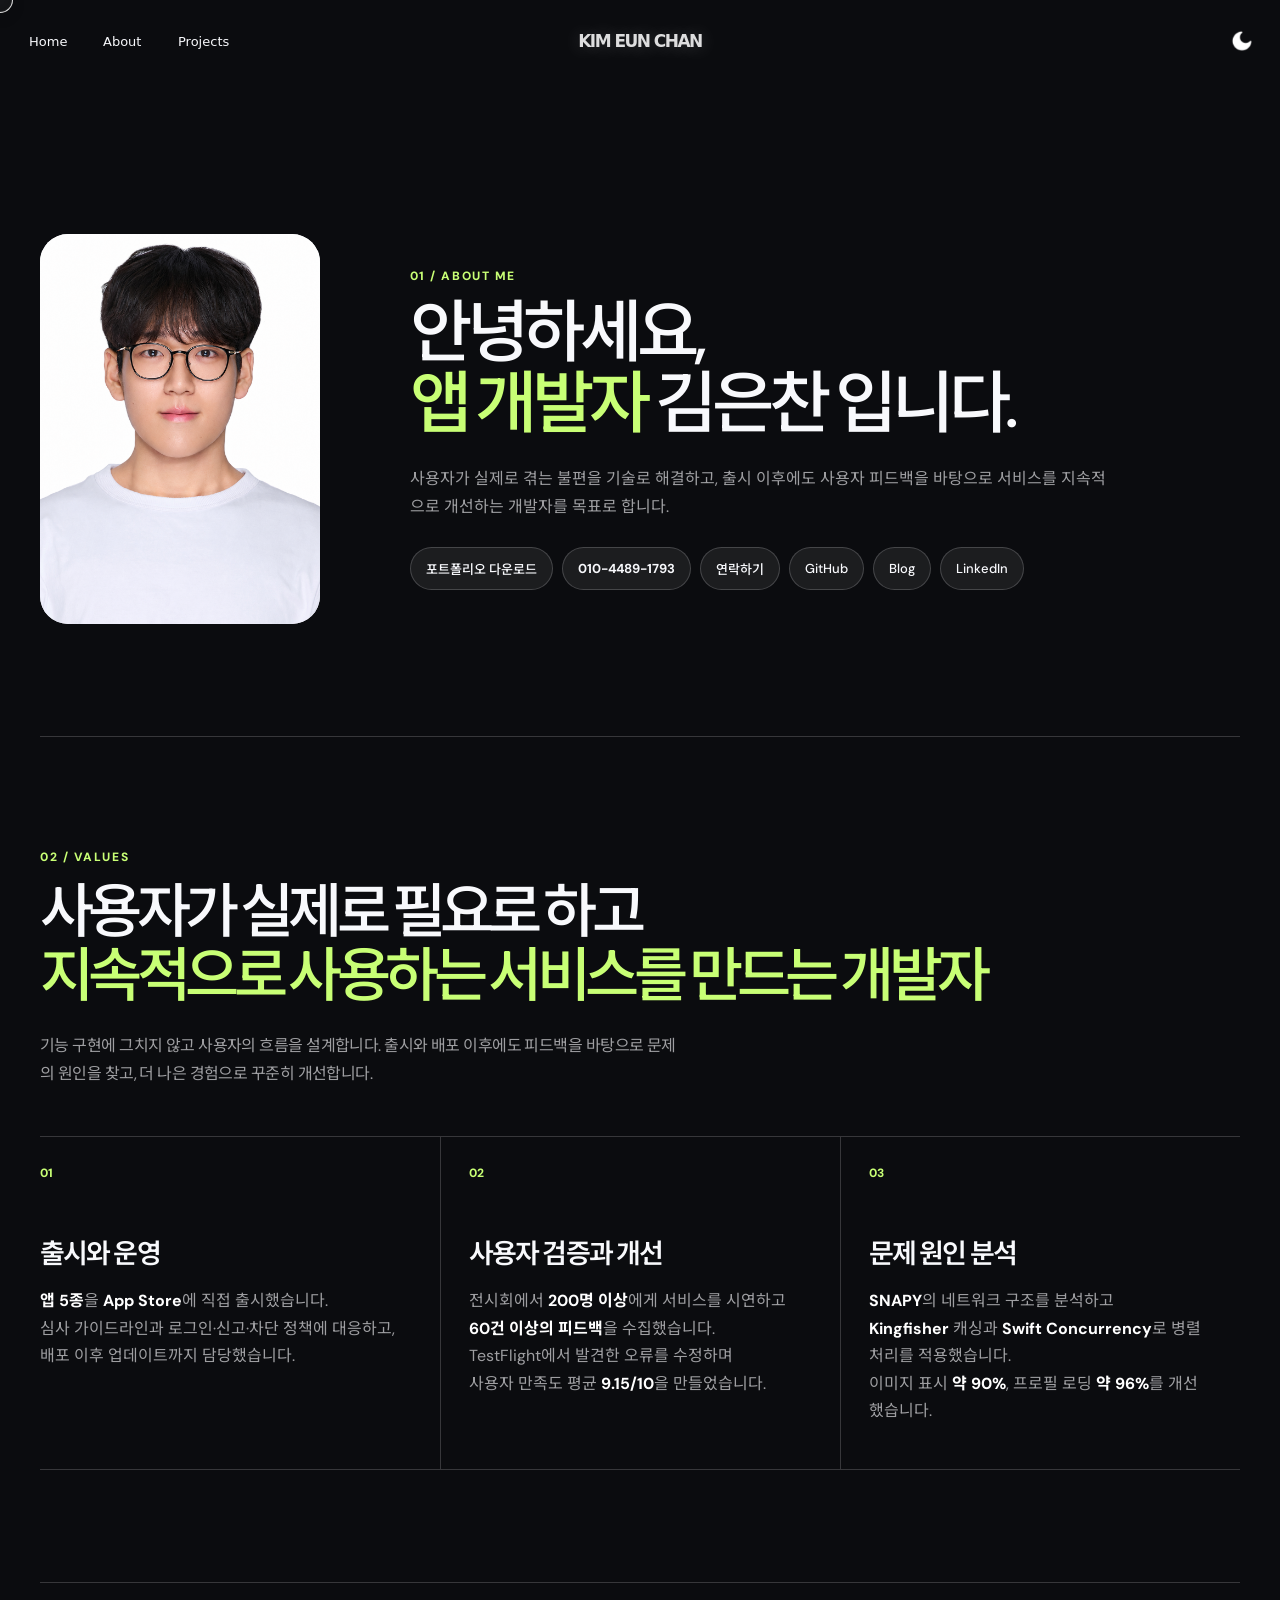
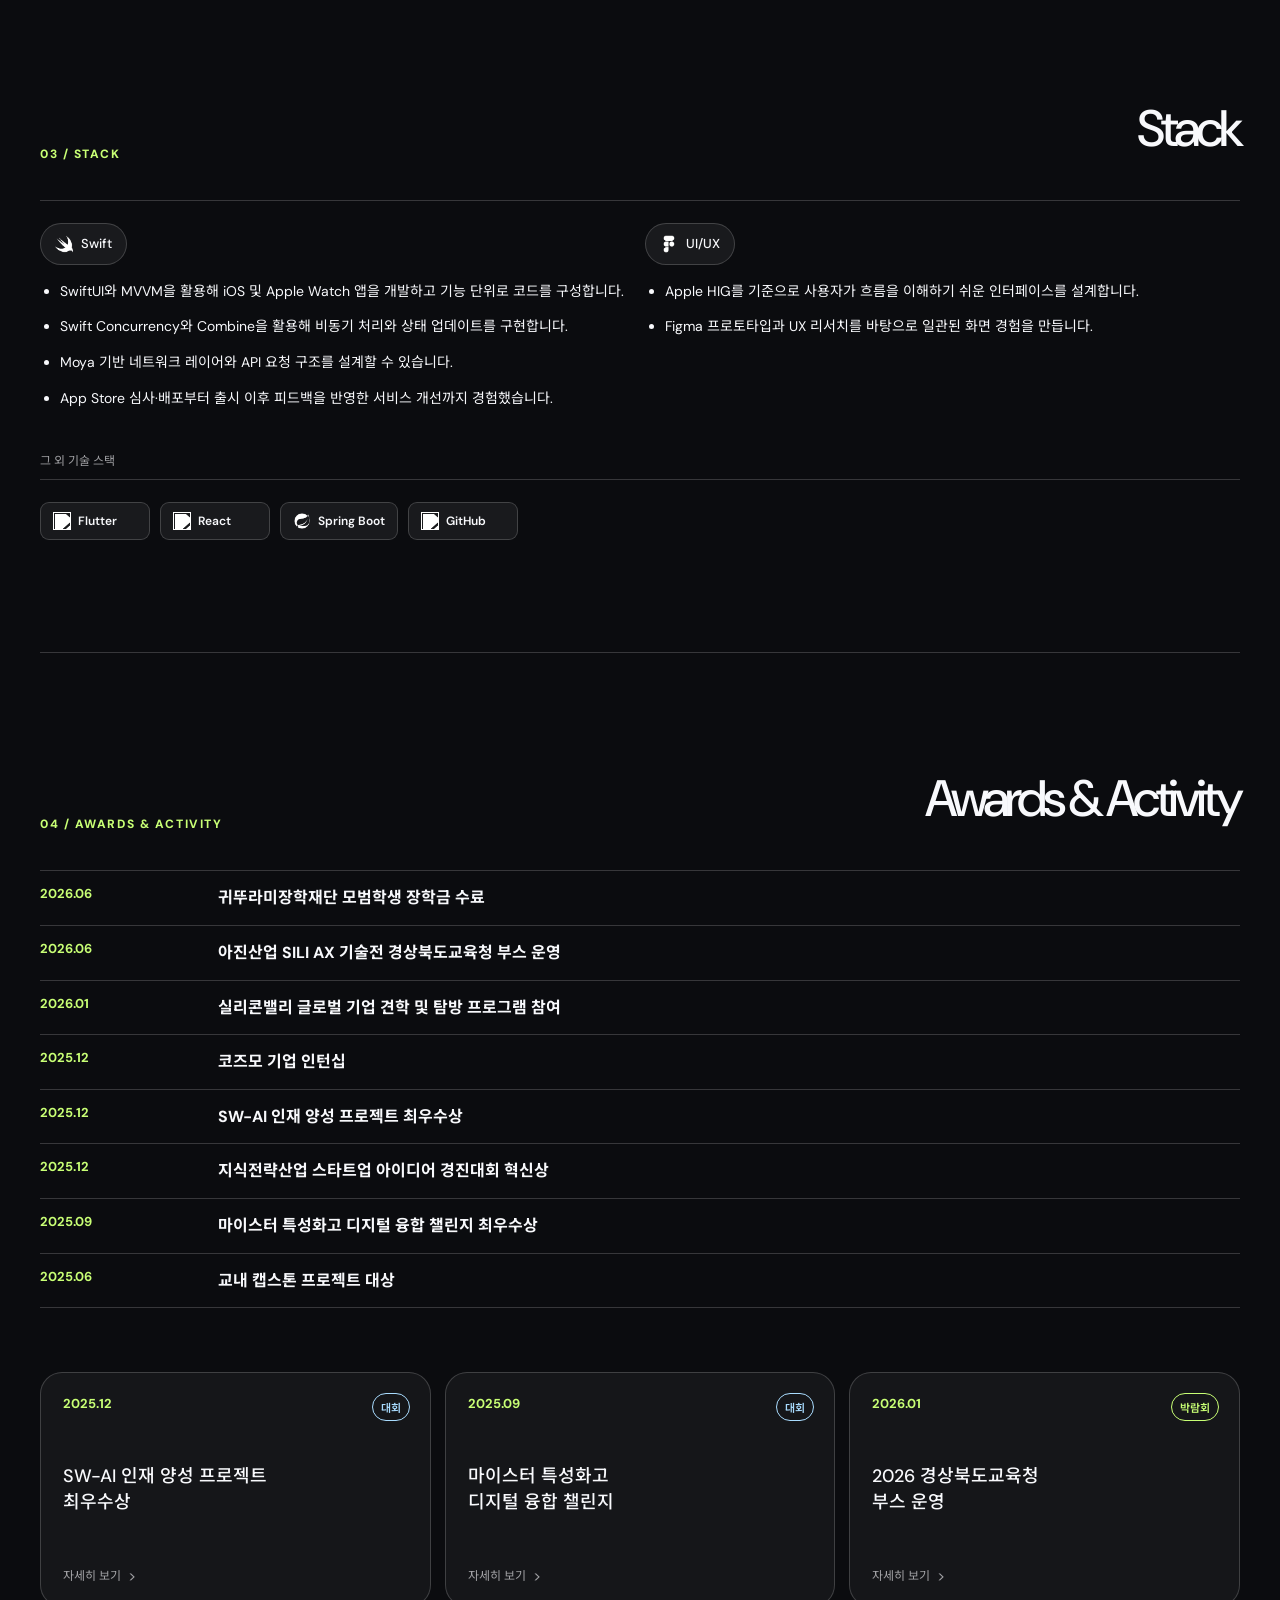
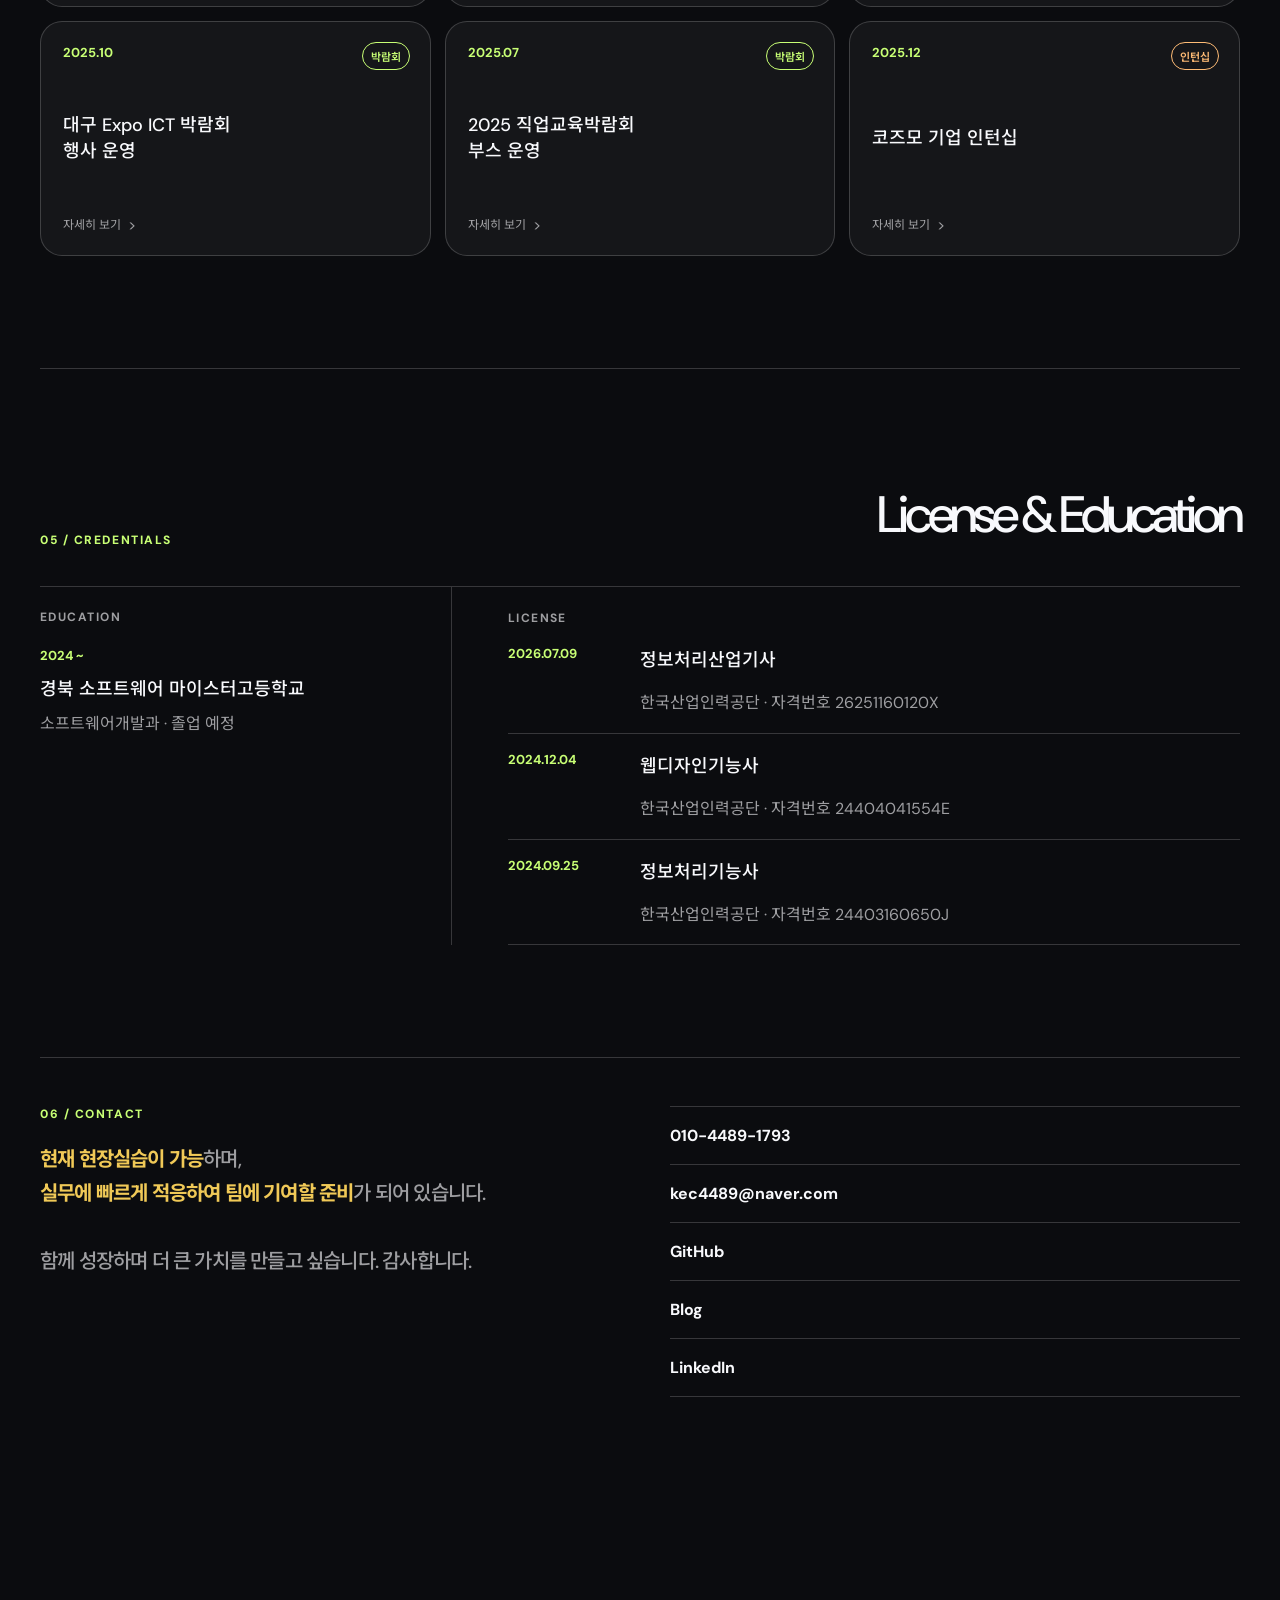
==== about/index.html @ 7bca2449 "fix: reduce theme icon on mobile widths" ====
<!doctype html>
<html lang="ko">
  <head>
    <meta charset="UTF-8" />
    <meta name="viewport" content="width=device-width, initial-scale=1.0" />
    <title>About | 김은찬</title>
    <link rel="icon" href="../img/symbol-logo.png" />
    <link rel="stylesheet" href="./about.css?v=2" />
    <link rel="stylesheet" href="../page-transition.css?v=4" />
    <link rel="stylesheet" href="../glass-interaction.css?v=4" />
    <link rel="stylesheet" href="./about-light.css" />
    <link rel="stylesheet" href="../header-consistency.css?v=8" />
    <link rel="stylesheet" href="../responsive.css?v=25" />
    <script src="../page-transition.js?v=5" defer></script>
    <script src="../glass-pointer.js?v=4" defer></script>
  </head>
  <body>
    <header class="nav">
      <a href="../index.html" class="brand">KIM EUN CHAN</a>
      <nav><a href="../index.html">Home</a><a href="#values">About</a><a href="../project/index.html">Projects</a></nav>
      <button class="theme" type="button" aria-label="테마 변경">◐</button>
    </header>
    <main>
      <section class="intro">
        <figure class="intro-photo"><img src="../img/profile-portrait.png" alt="김은찬 프로필 사진" /></figure>
        <div class="intro-copy">
          <p class="eyebrow">01 / ABOUT ME</p>
          <h1>안녕하세요,<br /><em>앱 개발자</em> 김은찬 입니다.</h1>
          <p class="lead">사용자가 실제로 겪는 불편을 기술로 해결하고, 출시 이후에도 사용자 피드백을 바탕으로 서비스를 지속적으로 개선하는 개발자를 목표로 합니다.</p>
          <div class="links" aria-label="연락처">
            <a href="../assets/kim-eunchan-portfolio.pdf" download="김은찬_포트폴리오.pdf">포트폴리오 다운로드</a>
            <span class="contact-phone">010-4489-1793</span>
            <a href="mailto:kec4489@naver.com">연락하기</a>
            <a href="https://github.com/kec08" target="_blank" rel="noreferrer">GitHub</a>
            <a href="https://blog.naver.com/ssilvv" target="_blank" rel="noreferrer">Blog</a>
            <a href="https://www.linkedin.com/in/%EC%9D%80%EC%B0%AC-%EA%B9%80-a9299735b/" target="_blank" rel="noreferrer">LinkedIn</a>
          </div>
        </div>
      </section>
      <section class="timeline-section awards-activity-section" id="awards">
        <div class="section-heading"><p class="eyebrow">04 / AWARDS &amp; ACTIVITY</p><h2>Awards &amp; Activity</h2></div>
        <div class="timeline-list">
          <div><time>2026.06</time><p><strong>귀뚜라미장학재단 모범학생 장학금 수료</strong></p></div>
          <div><time>2026.06</time><p><strong>아진산업 SILI AX 기술전 경상북도교육청 부스 운영</strong></p></div>
          <div><time>2026.01</time><p><strong>실리콘밸리 글로벌 기업 견학 및 탐방 프로그램 참여</strong></p></div>
          <div><time>2025.12</time><p><strong>코즈모 기업 인턴십</strong></p></div>
          <div><time>2025.12</time><p><strong>SW-AI 인재 양성 프로젝트 최우수상</strong></p></div>
          <div><time>2025.12</time><p><strong>지식전략산업 스타트업 아이디어 경진대회 혁신상</strong></p></div>
          <div><time>2025.09</time><p><strong>마이스터 특성화고 디지털 융합 챌린지 최우수상</strong></p></div>
          <div><time>2025.06</time><p><strong>교내 캡스톤 프로젝트 대상</strong></p></div>
        </div>
        <div class="activity-grid">
          <a class="activity-card" href="https://woozy-shoe-773.notion.site/SW-AI-5475bcf81b3582418bf581c112773343?source=copy_link" target="_blank" rel="noreferrer"><span class="activity-date">2025.12</span><span class="activity-type activity-type-project">대회</span><strong>SW-AI 인재 양성 프로젝트<br />최우수상</strong><em>자세히 보기 <span aria-hidden="true">&gt;</span></em></a>
          <a class="activity-card" href="https://woozy-shoe-773.notion.site/52a5bcf81b358244973f81e6d9ee5141?source=copy_link" target="_blank" rel="noreferrer"><span class="activity-date">2025.09</span><span class="activity-type activity-type-project">대회</span><strong>마이스터 특성화고<br />디지털 융합 챌린지</strong><em>자세히 보기 <span aria-hidden="true">&gt;</span></em></a>
          <a class="activity-card" href="https://woozy-shoe-773.notion.site/2026-1ed5bcf81b358339b00481b6ddfe2f1b?source=copy_link" target="_blank" rel="noreferrer"><span class="activity-date">2026.01</span><span class="activity-type activity-type-event">박람회</span><strong>2026 경상북도교육청<br />부스 운영</strong><em>자세히 보기 <span aria-hidden="true">&gt;</span></em></a>
          <a class="activity-card" href="https://woozy-shoe-773.notion.site/expo-ict-9275bcf81b3582b5a29b813af27f325b?source=copy_link" target="_blank" rel="noreferrer"><span class="activity-date">2025.10</span><span class="activity-type activity-type-event">박람회</span><strong>대구 Expo ICT 박람회<br />행사 운영</strong><em>자세히 보기 <span aria-hidden="true">&gt;</span></em></a>
          <a class="activity-card" href="https://woozy-shoe-773.notion.site/2025-b355bcf81b35821f8dc1811724e89890?source=copy_link" target="_blank" rel="noreferrer"><span class="activity-date">2025.07</span><span class="activity-type activity-type-event">박람회</span><strong>2025 직업교육박람회<br />부스 운영</strong><em>자세히 보기 <span aria-hidden="true">&gt;</span></em></a>
          <a class="activity-card" href="https://woozy-shoe-773.notion.site/0145bcf81b3583ab98a781cae6595310?source=copy_link" target="_blank" rel="noreferrer"><span class="activity-date">2025.12</span><span class="activity-type activity-type-work">인턴십</span><strong>코즈모 기업 인턴십</strong><em>자세히 보기 <span aria-hidden="true">&gt;</span></em></a>
        </div>
      </section>
      <section class="credentials-section" id="credentials">
        <div class="section-heading"><p class="eyebrow">05 / CREDENTIALS</p><h2>License &amp; Education</h2></div>
        <div class="credential-layout">
          <div class="education-card">
            <p class="credential-label">EDUCATION</p>
            <span>2024 ~</span>
            <strong>경북 소프트웨어 마이스터고등학교</strong>
            <p>소프트웨어개발과 · 졸업 예정</p>
          </div>
          <div class="license-list">
            <p class="credential-label">LICENSE</p>
            <div><time>2026.07.09</time><strong>정보처리산업기사</strong><p>한국산업인력공단 · 자격번호 26251160120X</p></div>
            <div><time>2024.12.04</time><strong>웹디자인기능사</strong><p>한국산업인력공단 · 자격번호 24404041554E</p></div>
            <div><time>2024.09.25</time><strong>정보처리기능사</strong><p>한국산업인력공단 · 자격번호 24403160650J</p></div>
          </div>
        </div>
      </section>
      <section class="contact-section" id="contact">
        <div class="section-heading"><p class="eyebrow contact-eyebrow">06 / CONTACT</p><p class="contact-message"><strong class="contact-emphasis">현재 현장실습이 가능</strong>하며,<br /><strong class="contact-emphasis">실무에 빠르게 적응하여 팀에 기여할 준비</strong>가 되어 있습니다.<br /><br />함께 성장하며 더 큰 가치를 만들고 싶습니다. 감사합니다.</p></div>
        <div class="contact-links"><a href="tel:01044891793">010-4489-1793</a><a href="mailto:kec4489@naver.com">kec4489@naver.com</a><a href="https://github.com/kec08" target="_blank" rel="noreferrer">GitHub</a><a href="https://blog.naver.com/ssilvv" target="_blank" rel="noreferrer">Blog</a><a href="https://www.linkedin.com/in/%EC%9D%80%EC%B0%AC-%EA%B9%80-a9299735b/" target="_blank" rel="noreferrer">LinkedIn</a></div>
      </section>
      <section id="values" class="values">
        <p class="eyebrow">02 / VALUES</p>
        <h2>사용자가 실제로 필요로 하고<br /><em>지속적으로 사용하는 서비스를 만드는 개발자</em></h2>
        <p class="values-lead">
          기능 구현에 그치지 않고 사용자의 흐름을 설계합니다. 출시와 배포 이후에도 피드백을 바탕으로 문제의 원인을 찾고, 더 나은 경험으로 꾸준히 개선합니다.
        </p>
        <div class="value-grid">
          <article>
            <span>01</span><h3>출시와 운영</h3>
            <p><strong>앱 5종</strong>을 <strong>App Store</strong>에 직접 출시했습니다.<br class="value-break" />심사 가이드라인과 로그인·신고·차단 정책에 대응하고,<br class="value-break" />배포 이후 업데이트까지 담당했습니다.</p>
          </article>
          <article>
            <span>02</span><h3>사용자 검증과 개선</h3>
            <p>전시회에서 <strong>200명 이상</strong>에게 서비스를 시연하고<br class="value-break" /><strong>60건 이상의 피드백</strong>을 수집했습니다.<br class="value-break" />TestFlight에서 발견한 오류를 수정하며<br class="value-break" />사용자 만족도 평균 <strong>9.15/10</strong>을 만들었습니다.</p>
          </article>
          <article>
            <span>03</span><h3>문제 원인 분석</h3>
            <p><strong>SNAPY</strong>의 네트워크 구조를 분석하고<br class="value-break" /><strong>Kingfisher</strong> 캐싱과 <strong>Swift Concurrency</strong>로 병렬 처리를 적용했습니다.<br class="value-break" />이미지 표시 <strong>약 90%</strong>, 프로필 로딩 <strong>약 96%</strong>를 개선했습니다.</p>
          </article>
        </div>
      </section>
      <section class="stack">
        <div class="section-heading"><p class="eyebrow">03 / STACK</p><h2>Stack</h2></div>
        <div class="stack-details">
          <article>
            <span class="stack-label"><img src="../img/Swift-transparent.png" alt="" />Swift</span>
            <ul>
              <li>SwiftUI와 MVVM을 활용해 iOS 및 Apple Watch 앱을 개발하고 기능 단위로 코드를 구성합니다.</li>
              <li>Swift Concurrency와 Combine을 활용해 비동기 처리와 상태 업데이트를 구현합니다.</li>
              <li>Moya 기반 네트워크 레이어와 API 요청 구조를 설계할 수 있습니다.</li>
              <li>App Store 심사·배포부터 출시 이후 피드백을 반영한 서비스 개선까지 경험했습니다.</li>
            </ul>
          </article>
          <article>
            <span class="stack-label"><img src="../img/figma.png" alt="" />UI/UX</span>
            <ul>
              <li>Apple HIG를 기준으로 사용자가 흐름을 이해하기 쉬운 인터페이스를 설계합니다.</li>
              <li>Figma 프로토타입과 UX 리서치를 바탕으로 일관된 화면 경험을 만듭니다.</li>
            </ul>
          </article>
        </div>
        <p class="stack-caption">그 외 기술 스택</p>
        <div class="stack-tags"><span><img src="https://cdn.simpleicons.org/flutter" alt="" />Flutter</span><span><img src="https://cdn.simpleicons.org/react" alt="" />React</span><span><img src="../img/springboot.png" alt="" />Spring Boot</span><span><img src="https://cdn.simpleicons.org/github" alt="" />GitHub</span></div>
      </section>
    </main>
    <script>
      const themeStorageKey = 'portfolio-theme';
      try {
        if (localStorage.getItem(themeStorageKey) === 'light') document.body.classList.add('light');
      } catch (_) {}
      document.querySelector('.theme').addEventListener('click',()=>{
        const isLight = document.body.classList.toggle('light');
        try { localStorage.setItem(themeStorageKey, isLight ? 'light' : 'dark'); } catch (_) {}
      });
    </script>
  </body>
</html>
---- about/about.css ----
@import url('https://fonts.googleapis.com/css2?family=DM+Sans:wght@400;500;600;700&family=Noto+Sans+KR:wght@400;500;600;700;800&display=swap');
/* Content-first, line-based About layout overrides */
main{display:flex!important;flex-direction:column!important}
.theme{position:relative!important;width:42px!important;height:42px!important;padding:0!important;border:0!important;border-radius:50%!important;background:transparent url("../img/moon.png") center/23px 23px no-repeat!important;color:transparent!important;font-size:0!important;line-height:0!important;box-shadow:none!important}
.theme::before{content:none!important;display:none!important}
.theme::after{content:none!important}
.light .theme{background-image:none!important;color:var(--ink)!important}
.light .theme::after{content:"☀"!important;display:block!important;color:currentColor!important;font:400 26px/42px Arial,sans-serif!important;text-align:center!important}
.intro{order:1!important}.values{order:2!important}.stack{order:3!important}.timeline-section{order:4!important}.activity-section{order:5!important}.credentials-section{order:6!important}.contact-section{order:7!important}
.intro{display:block!important;min-height:0!important;padding:76px 0 112px!important;border-bottom:1px solid var(--line)!important}
.intro-copy{max-width:920px!important}
.intro h1{max-width:820px!important;font-size:clamp(54px,8vw,112px)!important}
.intro .lead{max-width:700px!important;margin-top:34px!important}
.links{padding-top:24px!important;border-top:1px solid var(--line)!important}
.links a{background:transparent!important;border:0!important;border-bottom:1px solid var(--line)!important;border-radius:0!important;padding:10px 0!important;color:var(--ink)!important}
.links a:hover{background:transparent!important;color:var(--accent)!important;border-color:var(--accent)!important}
.values,.stack,.timeline-section,.credentials-section,.contact-section{padding:112px 0!important;border-bottom:1px solid var(--line)!important}
.value-grid{gap:0!important;margin-top:48px!important;border-top:1px solid var(--line)!important}
.value-grid article{min-height:225px!important;padding:24px 28px 28px 0!important;border:0!important;border-bottom:1px solid var(--line)!important;border-radius:0!important;background:transparent!important;backdrop-filter:none!important}
.value-grid article+article{padding-left:28px!important;border-left:1px solid var(--line)!important}
.value-grid h3{margin:50px 0 12px!important}
.stack>div{padding-top:22px!important;border-top:1px solid var(--line)!important}
.stack span{background:transparent!important;border:0!important;border-bottom:1px solid var(--line)!important;border-radius:0!important;padding:10px 0!important;color:var(--ink)!important}
.section-heading{display:flex!important;align-items:end!important;justify-content:space-between!important;gap:30px!important;margin-bottom:38px!important}
.section-heading h2{margin:0!important;font-size:clamp(34px,5vw,64px)!important;letter-spacing:-.08em!important}
.timeline-list{border-top:1px solid var(--line)!important}
.timeline-list>div{display:grid!important;grid-template-columns:150px minmax(0,1fr)!important;gap:28px!important;padding:18px 0!important;border-bottom:1px solid var(--line)!important}
.timeline-list time,.credential-grid span{color:var(--accent)!important;font-size:13px!important;font-weight:700!important}
.timeline-list p,.timeline-list p strong{margin:0!important;color:var(--ink)!important;line-height:1.6!important}
.timeline-list p{display:flex!important;flex-direction:column!important;gap:4px!important}
.credential-grid p{margin:0!important;color:var(--muted)!important;line-height:1.6!important}
.credential-grid{display:grid!important;grid-template-columns:repeat(2,minmax(0,1fr))!important;border-top:1px solid var(--line)!important}
.credential-grid>div{display:flex!important;flex-direction:column!important;gap:9px!important;padding:22px 24px 22px 0!important;border-bottom:1px solid var(--line)!important}
.credential-grid>div:nth-child(even){padding-left:24px!important;border-left:1px solid var(--line)!important}
.credential-grid strong{font-size:18px!important}
.contact-section{display:grid!important;grid-template-columns:minmax(0,1fr) minmax(320px,1fr)!important;gap:60px!important;align-items:start!important;padding-top:48px!important;border-bottom:0!important}
.contact-section>.section-heading{display:block!important;align-self:start!important;margin:0!important;text-align:left!important}
.contact-eyebrow{white-space:nowrap!important}
.contact-message{max-width:520px!important;margin:20px 0 0!important;color:var(--muted)!important;font-size:20px!important;font-weight:500!important;line-height:1.7!important;letter-spacing:-.04em!important;text-align:left!important}
.contact-emphasis{color:#f0c957!important;font-weight:700!important}
.contact-section h2{margin:16px 0 0!important;font-size:clamp(42px,6vw,82px)!important;line-height:.98!important;letter-spacing:-.09em!important}
.contact-links{display:flex!important;flex-direction:column!important;align-self:start!important;margin-top:0!important;border-top:1px solid var(--line)!important}
.contact-links a{padding:18px 0!important;border-bottom:1px solid var(--line)!important;font-weight:700!important}
.contact-links a:hover{color:var(--accent)!important}
@media(max-width:720px){.intro{padding:50px 0 80px!important}.values,.stack,.timeline-section,.credentials-section,.contact-section{padding:80px 0!important}.value-grid{grid-template-columns:1fr!important}.value-grid article,.value-grid article+article{padding:24px 0!important;border-left:0!important}.section-heading,.contact-section{display:block!important}.section-heading h2{margin-top:14px!important}.timeline-list>div{grid-template-columns:92px 1fr!important;gap:14px!important}.credential-grid{grid-template-columns:1fr!important}.credential-grid>div,.credential-grid>div:nth-child(even){padding-left:0!important;border-left:0!important}.contact-links{margin-top:40px!important}}

/* Final About polish: compact type, rounded contact controls and real stack marks. */
.intro{display:grid!important;grid-template-columns:minmax(190px,280px) minmax(0,1fr)!important;gap:clamp(34px,7vw,96px)!important;align-items:center!important;padding:90px 0 112px!important}
.intro-photo{display:block!important;width:100%!important;height:390px!important;margin:0!important;overflow:hidden!important;border-radius:28px!important;background:#eef0f4!important}
.intro-photo img{width:100%!important;height:100%!important;object-fit:cover!important;object-position:center top!important}
.intro h1{font-size:clamp(48px,6.5vw,84px)!important;line-height:.98!important;letter-spacing:-.1em!important;margin:14px 0 25px!important}
.intro .lead{font-size:16px!important;line-height:1.75!important;margin-top:0!important}
.links{display:flex!important;gap:9px!important;padding-top:0!important;border:0!important;margin-top:26px!important}
.links a{display:inline-flex!important;align-items:center!important;gap:7px!important;padding:11px 15px!important;border:1px solid var(--line)!important;border-radius:999px!important;background:rgba(255,255,255,.07)!important;color:var(--ink)!important;font-size:13px!important;font-weight:700!important;backdrop-filter:blur(8px)!important;transition:transform .35s ease,background .35s ease,border-color .35s ease!important}
.links a img{width:15px!important;height:15px!important;object-fit:contain!important;filter:grayscale(1) brightness(3)!important}
.links a:hover{transform:translateY(-2px)!important;background:rgba(255,255,255,.18)!important;border-color:rgba(255,255,255,.55)!important;color:var(--ink)!important}
.section-heading h2{font-size:clamp(30px,4vw,52px)!important}
.timeline-list>div{padding:14px 0!important}
.stack>div{gap:10px!important}
.stack span{display:inline-flex!important;align-items:center!important;gap:8px!important;min-width:0!important;padding:11px 14px!important;border:1px solid var(--line)!important;border-radius:999px!important;background:rgba(255,255,255,.06)!important;font-size:13px!important;font-weight:700!important}
.stack span img{width:18px!important;height:18px!important;object-fit:contain!important;filter:grayscale(1) brightness(2.4)!important}
.light .links a,.light .stack span{background:rgba(255,255,255,.65)!important}
.light .links a img,.light .stack span img{filter:grayscale(1) brightness(.25)!important}
.theme{justify-self:end!important}
@media(max-width:720px){.intro{grid-template-columns:1fr!important;padding:54px 0 82px!important}.intro-photo{width:min(220px,64vw)!important;height:300px!important}.intro h1{font-size:58px!important}.links a{padding:10px 12px!important}}

.nav{isolation:isolate}
.nav .brand{position:absolute;left:50%;transform:translateX(-50%);white-space:nowrap}
:root{--about-nav-side:18px}
.nav>.theme{position:absolute!important;right:var(--about-nav-side)!important;top:50%!important;z-index:3!important;margin:0!important;transform:translateY(-50%)!important}
.nav>nav{padding-right:54px!important}
@media(max-width:720px){.nav>.theme{right:10px!important}.nav>nav{padding-right:48px!important}}
/* 홈 헤더처럼 최상단에서만 좌측 여백을 확보하고, 스크롤 시 원래 위치로 복귀 */
@media(min-width:721px){
  .nav.page-shared-header:not(.is-scrolled)>nav{padding-left:172px!important}
  .nav.page-shared-header:not(.is-scrolled)>nav{gap:40px!important}
  .nav.page-shared-header.is-scrolled>nav{padding-left:0!important}
}
.links a .icon{width:15px!important;height:15px!important;display:block!important;flex:0 0 15px!important;fill:none!important;stroke:currentColor!important;stroke-width:1.8!important;stroke-linecap:round!important;stroke-linejoin:round!important}
.links a img{width:16px!important;height:16px!important;display:block!important;flex:0 0 16px!important;object-fit:contain!important;filter:grayscale(1) brightness(2.8)!important}
.light .links a img{filter:grayscale(1) brightness(.25)!important}
.links .contact-phone{display:inline-flex!important;align-items:center!important;padding:11px 15px!important;border:1px solid var(--line)!important;border-radius:999px!important;background:rgba(255,255,255,.07)!important;color:var(--ink)!important;font-size:13px!important;font-weight:700!important;backdrop-filter:blur(8px)!important}
.light .links .contact-phone{background:rgba(255,255,255,.55)!important}
.intro h1{font-size:clamp(42px,5.3vw,76px)!important;font-weight:500!important;line-height:1.04!important;letter-spacing:-.075em!important}
.intro h1 em{color:var(--accent)!important;font-style:normal!important}
.values h2{font-size:clamp(34px,4.6vw,62px)!important;font-weight:500!important;line-height:1.08!important}
.values-lead{max-width:650px!important;margin:22px 0 0!important;color:var(--muted)!important;font-size:16px!important;line-height:1.75!important;letter-spacing:-.035em!important}
.value-grid p strong{color:#fff!important;font-weight:700!important}
.value-break{display:block!important}
@media(max-width:720px){.value-break{display:none!important}}
.value-grid h3{font-weight:600!important}
.section-heading h2{font-weight:500!important}
.links a,.contact-phone,.stack span,.timeline-list p,.credential-grid strong{font-weight:500!important}
.lead{font-weight:400!important}
.credential-layout{display:grid!important;grid-template-columns:minmax(240px,.72fr) minmax(0,1.28fr)!important;gap:56px!important;border-top:1px solid var(--line)!important}
.education-card{display:flex!important;flex-direction:column!important;gap:10px!important;padding:22px 28px 22px 0!important;border-right:1px solid var(--line)!important}
.credential-label{margin:0 0 12px!important;color:var(--muted)!important;font-size:12px!important;font-weight:700!important;letter-spacing:.12em!important}
.education-card>span,.license-list time{color:var(--accent)!important;font-size:13px!important;font-weight:700!important}
.education-card strong,.license-list strong{font-size:18px!important;font-weight:500!important}
.education-card>p:last-child,.license-list p{margin:0!important;color:var(--muted)!important;line-height:1.6!important}
.license-list{min-width:0!important}
.license-list .credential-label{padding-top:22px!important}
.license-list>div{display:grid!important;grid-template-columns:108px minmax(0,1fr)!important;gap:18px 24px!important;padding:17px 0!important;border-bottom:1px solid var(--line)!important}
.license-list>div time{grid-row:span 2!important}
.license-list>div strong,.license-list>div p{min-width:0!important}
.license-list>div p{grid-column:2!important}
@media(max-width:720px){.credential-layout{grid-template-columns:1fr!important;gap:0!important}.education-card{border-right:0!important;border-bottom:1px solid var(--line)!important;padding-right:0!important}.license-list .credential-label{padding-top:22px!important}.license-list>div{grid-template-columns:92px minmax(0,1fr)!important;gap:14px!important}}
.page-shared-header .brand{font-size:16px!important;font-weight:900!important;letter-spacing:-.09em!important}
.page-shared-header nav a.is-current{padding:8px 12px!important;margin:-8px -12px!important;border-radius:999px!important}
.light .page-shared-header nav a.is-current{background:rgba(17,21,34,.12)!important;box-shadow:inset 0 1px rgba(255,255,255,.72),0 4px 14px rgba(17,21,34,.08)!important;color:#111522!important}
body:not(.light) .stack-label img,body:not(.light) .stack-tags img,body:not(.light) .stack span img{filter:brightness(0) invert(1)!important}
.light .stack-label img,.light .stack-tags img,.light .stack span img{filter:brightness(0)!important}
html,body:not(.light){background:#0b0c0f!important}
.light{background:#f4f5f8!important}
.nav{border-bottom:0!important}
.nav{background:#0b0c0f!important;box-shadow:none!important;backdrop-filter:none!important;border-color:transparent!important}
.light .nav{background:#f4f5f8!important;box-shadow:none!important;backdrop-filter:none!important;border-color:transparent!important}

/* 홈 헤더와 동일한 위치·크기의 테마 컨트롤 */
.nav>.theme{width:44px!important;height:44px!important;padding:0!important;border:0!important;border-radius:50%!important;background:transparent url("../img/moon.png") center/24px 24px no-repeat!important;color:transparent!important;font-size:0!important;line-height:0!important;box-shadow:none!important;cursor:pointer!important;transition:transform .3s ease,background-color .3s ease!important}
.nav>.theme:hover{transform:translateY(-50%) scale(1.08)!important;background-color:rgba(255,255,255,.1)!important}
.light .nav>.theme{background-image:none!important;color:#111522!important}
.light .nav>.theme::before{content:"☀"!important;font:400 27px/44px Arial,sans-serif!important;text-align:center!important}
.nav.page-shared-header{width:100vw!important}
.light .nav,
.light .nav a,
.light .nav .brand,
.light .nav>.theme{color:#111522!important}
.activity-grid{display:grid!important;grid-template-columns:repeat(3,minmax(0,1fr))!important;gap:14px!important}
.awards-activity-section .activity-grid{margin-top:64px!important}
.activity-card{position:relative!important;display:flex!important;flex-direction:column!important;justify-content:space-between!important;min-height:190px!important;padding:22px!important;border:1px solid var(--line)!important;border-radius:22px!important;background:rgba(255,255,255,.045)!important;color:var(--ink)!important;transition:transform .35s ease,border-color .35s ease,background .35s ease!important}
.activity-card:hover{transform:translateY(-4px)!important;border-color:var(--accent)!important;background:rgba(255,255,255,.09)!important}
.activity-card{overflow:hidden!important}
.activity-date{color:var(--accent)!important;font-size:13px!important;font-weight:700!important}
.activity-type{position:absolute!important;top:20px!important;right:20px!important;padding:5px 8px!important;border:1px solid currentColor!important;border-radius:999px!important;color:var(--accent)!important;font-size:11px!important;font-weight:600!important}
.activity-type-work{color:#ffbc76!important}
.activity-card:hover{transform:none!important;border-color:var(--line)!important;background:rgba(255,255,255,.045)!important;box-shadow:none!important}

/* 어바웃 페이지는 스크롤 기능은 유지하고 우측 스크롤바 UI만 숨깁니다. */
html,
body {
  scrollbar-width: none;
  -ms-overflow-style: none;
}

html::-webkit-scrollbar,
body::-webkit-scrollbar {
  display: none;
  width: 0;
  height: 0;
}
.activity-card{isolation:isolate!important;border-color:transparent!important}
.activity-card::before{content:""!important;position:absolute!important;z-index:5!important;inset:0!important;padding:1px!important;border-radius:inherit!important;opacity:0!important;pointer-events:none!important;background:linear-gradient(125deg,rgba(255,255,255,.84),rgba(138,224,255,.6) 28%,rgba(220,153,255,.55) 55%,rgba(216,255,137,.52) 76%,rgba(255,255,255,.8))!important;-webkit-mask:linear-gradient(#000 0 0) content-box,linear-gradient(#000 0 0)!important;-webkit-mask-composite:xor!important;mask-composite:exclude!important;transition:opacity .38s ease!important}
.activity-card:hover::before{opacity:1!important}
.activity-card:hover{border-radius:30px!important;box-shadow:inset 0 0 30px rgba(170,216,255,.14),0 18px 48px rgba(82,139,255,.18)!important}
.activity-card strong{font-size:18px!important;font-weight:500!important;line-height:1.45!important}
.activity-card em{color:var(--muted)!important;font-size:12px!important;font-style:normal!important}
.activity-card em span{display:inline-block!important;margin-left:4px!important;color:currentColor!important;font-size:15px!important;line-height:1!important;transform:translateY(1px)!important}
.light .activity-card{background:rgba(255,255,255,.62)!important}
.light .activity-type-project{color:#2684e8!important}
.light .activity-type-event{color:#77bd00!important}
.light .activity-type-work{color:#e77916!important}
.light .activity-card em{color:rgba(17,21,34,.68)!important}
@media(max-width:900px){.activity-grid{grid-template-columns:repeat(2,minmax(0,1fr))!important}}
@media(max-width:720px){.activity-grid{grid-template-columns:1fr!important}.activity-card{min-height:155px!important}}
.stack-details{display:grid!important;grid-template-columns:repeat(2,minmax(0,1fr))!important;gap:28px!important;padding-top:22px!important;border-top:1px solid var(--line)!important}
.stack>.section-heading{padding-top:0!important;border-top:0!important;margin-top:0!important}
.stack-details article{min-width:0!important}
.stack-label{display:inline-flex!important;align-items:center!important;gap:8px!important;padding:8px 12px!important;border:1px solid var(--line)!important;border-radius:9px!important;font-size:12px!important;font-weight:600!important}
.stack-label img{width:15px!important;height:15px!important;object-fit:contain!important;filter:grayscale(1) brightness(2.3)!important}
.stack-details ul{margin:16px 0 0!important;padding-left:20px!important}
.stack-details li{margin:0 0 14px!important;color:var(--ink)!important;font-size:14px!important;line-height:1.55!important}
.stack-caption{margin:28px 0 10px!important;font-size:12px!important;color:var(--muted)!important}
.stack-tags{display:flex!important;flex-wrap:wrap!important;gap:10px!important;margin-top:0!important}
.stack-tags span{display:inline-flex!important;align-items:center!important;gap:7px!important;min-width:110px!important;padding:9px 12px!important;border:1px solid var(--line)!important;border-radius:9px!important;color:var(--ink)!important;font-size:12px!important;font-weight:600!important}
.stack-tags img{width:15px!important;height:15px!important;object-fit:contain!important;filter:grayscale(1) brightness(2.2)!important}
.stack-label img,.stack-tags img{filter:brightness(0) invert(1)!important}
.light .stack-label img,.light .stack-tags img{filter:brightness(0)!important}
@media(max-width:720px){.stack-details{grid-template-columns:1fr!important;gap:30px!important}.stack-details li{font-size:13px!important}}
.activity-section{padding:112px 0!important;border-bottom:1px solid var(--line)!important}
.light .nav:not(.is-scrolled){background:#f4f5f8!important;box-shadow:none!important;border-color:transparent!important;backdrop-filter:none!important}
.light .nav.is-scrolled{background:linear-gradient(100deg,rgba(255,255,255,.94),rgba(214,223,243,.9) 56%,rgba(230,244,231,.92))!important;box-shadow:0 18px 42px rgba(80,95,125,.16),inset 0 1px rgba(255,255,255,.96)!important;border-color:rgba(17,21,34,.12)!important;backdrop-filter:blur(22px) saturate(1.35)!important}
.light .value-grid p strong{color:#2674d9!important}
.activity-grid{display:grid!important;grid-template-columns:repeat(3,minmax(0,1fr))!important;gap:14px!important}
.activity-card{position:relative!important;min-height:235px!important;padding:22px!important;border:1px solid var(--line)!important;border-radius:22px!important;background:rgba(255,255,255,.045)!important;color:var(--ink)!important;backdrop-filter:blur(8px)!important;transition:transform .35s ease,border-color .35s ease,background .35s ease!important}
.activity-card:hover{transform:translateY(-4px)!important;border-color:rgba(200,255,117,.65)!important;background:rgba(255,255,255,.085)!important}
.activity-card>div{display:flex!important;align-items:center!important;justify-content:space-between!important;gap:10px!important}
.activity-card time{color:var(--muted)!important;font-size:12px!important}
.activity-type{padding:5px 8px!important;border:1px solid currentColor!important;border-radius:999px!important;font-size:11px!important;font-weight:600!important}
.activity-type-project{color:#a9dcff!important}.activity-type-event{color:#c8ff75!important}.activity-type-work{color:#ffbc76!important}
.activity-card h3{max-width:250px!important;margin:54px 0 12px!important;font-size:20px!important;line-height:1.15!important;letter-spacing:-.055em!important;font-weight:600!important}
.activity-card p{max-width:270px!important;margin:0!important;color:var(--muted)!important;font-size:13px!important;line-height:1.55!important}
.activity-card b{position:absolute!important;right:22px!important;bottom:20px!important;font-size:20px!important;font-weight:400!important;transition:transform .35s ease!important}.activity-card:hover b{transform:translateX(4px)!important}
@media(max-width:720px){.activity-section{padding:80px 0!important}.activity-grid{grid-template-columns:1fr!important}.activity-card{min-height:205px!important}}
.activity-card:hover{transform:none!important;border-color:var(--line)!important;background:rgba(255,255,255,.045)!important;box-shadow:none!important}
:root{--bg:#07080c;--ink:#f8f9fc;--muted:rgba(248,249,252,.62);--line:rgba(255,255,255,.18);--accent:#c8ff75}*{box-sizing:border-box}html{scroll-behavior:smooth;background:var(--bg)}body{margin:0;background:radial-gradient(circle at 80% 8%,rgba(110,88,255,.24),transparent 28%),var(--bg);color:var(--ink);font-family:'DM Sans','Noto Sans KR',sans-serif}.has-cursor,.has-cursor *{cursor:none}.cursor{position:fixed;z-index:99;top:-9px;left:-9px;width:18px;height:18px;border:1px solid rgba(255,255,255,.8);border-radius:50%;pointer-events:none;background:linear-gradient(135deg,rgba(255,255,255,.5),rgba(156,204,255,.12) 45%,rgba(0,0,0,.12));box-shadow:inset 1px 1px 2px rgba(255,255,255,.7),inset -2px -2px 4px rgba(0,0,0,.2);backdrop-filter:blur(4px);transition:width .2s,height .2s}.nav{position:fixed;z-index:10;top:14px;left:50%;display:grid;grid-template-columns:1fr auto 1fr;align-items:center;width:min(1240px,calc(100% - 32px));height:58px;padding:0 18px;border:1px solid var(--line);border-radius:999px;background:rgba(13,16,25,.32);box-shadow:inset 0 1px rgba(255,255,255,.28),0 15px 44px rgba(0,0,0,.24);backdrop-filter:blur(20px) saturate(1.5);transform:translateX(-50%)}a{color:inherit;text-decoration:none}.brand{font-size:13px;font-weight:800;letter-spacing:-.07em}.nav nav{display:flex;gap:24px;font-size:13px}.theme{justify-self:end;width:34px;height:34px;border:1px solid var(--line);border-radius:50%;color:var(--ink);background:rgba(255,255,255,.08)}main{max-width:1260px;margin:0 auto;padding:144px 30px 130px}.intro{display:grid;grid-template-columns:360px minmax(0,1fr);gap:clamp(52px,9vw,140px);align-items:center;min-height:690px}.intro figure{height:505px;margin:0;overflow:hidden;border-radius:28px;background:#eef0f4}.intro img{width:100%;height:100%;object-fit:cover;object-position:center top}.eyebrow{margin:0;color:var(--accent);font-size:12px;font-weight:800;letter-spacing:.13em}.intro h1,.values h2{margin:16px 0 24px;font-size:clamp(55px,7vw,102px);line-height:.93;letter-spacing:-.095em}.intro h1 em,.values h2 em{color:var(--accent);font-style:normal}.lead{max-width:650px;color:var(--muted);font-size:18px;line-height:1.82}.links{display:flex;flex-wrap:wrap;gap:9px;margin-top:30px}.links a,.stack span{padding:10px 13px;border:1px solid var(--line);border-radius:999px;background:rgba(255,255,255,.08);font-size:13px;font-weight:600;backdrop-filter:blur(12px)}.links a:hover{color:#10140b;background:var(--accent)}.values{padding-top:120px}.values h2{font-size:clamp(42px,5.6vw,78px)}.value-grid{display:grid;grid-template-columns:repeat(3,1fr);gap:14px;margin-top:42px}.value-grid article{min-height:260px;padding:25px;border:1px solid var(--line);border-radius:24px;background:linear-gradient(145deg,rgba(255,255,255,.11),rgba(255,255,255,.035));backdrop-filter:blur(20px)}.value-grid span{color:var(--accent);font-size:12px;font-weight:800}.value-grid h3{margin:52px 0 12px;font-size:27px;letter-spacing:-.07em}.value-grid p{color:var(--muted);line-height:1.72}.stack{padding-top:120px}.stack>div{display:flex;flex-wrap:wrap;gap:10px;margin-top:22px}.stack span{min-width:82px;text-align:center;color:#fff;background:linear-gradient(135deg,rgba(179,214,255,.2),rgba(255,255,255,.06))}.light{--bg:#f4f5f8;--ink:#111522;--muted:rgba(17,21,34,.67);--line:rgba(17,21,34,.16);--accent:#536d00;background:radial-gradient(circle at 80% 8%,rgba(123,113,255,.18),transparent 28%),var(--bg)}.light .nav{background:rgba(255,255,255,.56)}.light .theme{color:var(--ink)}.light .links a,.light .stack span{background:rgba(255,255,255,.55)}.light .value-grid article{background:linear-gradient(145deg,rgba(255,255,255,.84),rgba(255,255,255,.42))}@media(max-width:720px){.nav{width:calc(100% - 16px);top:8px;grid-template-columns:1fr auto}.nav nav{display:none}main{padding:110px 22px 80px}.intro{grid-template-columns:1fr;gap:32px;min-height:0}.intro figure{width:min(270px,75vw);height:365px}.intro h1{font-size:58px}.lead{font-size:16px}.values{padding-top:85px}.value-grid{grid-template-columns:1fr}.value-grid article{min-height:200px}.value-grid h3{margin-top:30px}}
---- page-transition.css ----
html{background:#07080c}body{animation:none!important;transform:none!important;filter:none!important}body> :not(header){animation:page-enter .7s cubic-bezier(.2,.82,.2,1) both}body.is-page-leaving{pointer-events:none}body.is-page-leaving> :not(header){animation:page-leave .42s cubic-bezier(.4,0,.7,.2) both}@keyframes page-enter{from{opacity:0;transform:translateY(18px) scale(.992);filter:blur(7px)}to{opacity:1;transform:none;filter:blur(0)}}@keyframes page-leave{to{opacity:0;transform:translateY(-12px) scale(.992);filter:blur(7px)}}@media(prefers-reduced-motion:reduce){body> :not(header),body.is-page-leaving> :not(header){animation:none}}
.page-shared-header{position:fixed!important;z-index:20!important;top:0!important;left:50%!important;width:100%!important;height:82px!important;margin:0!important;border-width:0 0 1px!important;border-radius:0!important;transform:translateX(-50%)!important;transition:width .62s cubic-bezier(.22,.82,.22,1),height .62s cubic-bezier(.22,.82,.22,1),top .62s cubic-bezier(.22,.82,.22,1),border-radius .62s cubic-bezier(.22,.82,.22,1),background .45s ease!important}.page-shared-header.is-scrolled{top:14px!important;width:min(1240px,calc(100% - 32px))!important;height:58px!important;border:1px solid rgba(255,255,255,.22)!important;border-radius:999px!important;background:linear-gradient(100deg,rgba(22,25,36,.62),rgba(113,140,194,.28) 56%,rgba(201,255,132,.16))!important;box-shadow:inset 0 1px rgba(255,255,255,.3),0 18px 42px rgba(0,0,0,.24)!important;backdrop-filter:blur(22px) saturate(1.5)!important}@media(max-width:720px){.page-shared-header{height:64px!important}.page-shared-header.is-scrolled{top:8px!important;width:calc(100% - 16px)!important;height:54px!important}}
---- glass-interaction.css ----
/* One restrained glass pointer and prism interactions across portfolio pages. */
#about::before,#about::after{display:none!important}.cursor{display:none!important}.glass-cursor{width:28px!important;height:28px!important;margin:-14px 0 0 -14px!important;border-color:rgba(255,255,255,.9)!important;background:linear-gradient(135deg,rgba(255,255,255,.55),rgba(151,208,255,.16) 48%,rgba(8,12,21,.2))!important;box-shadow:inset 2px 2px 4px rgba(255,255,255,.72),inset -3px -3px 6px rgba(0,0,0,.28),0 5px 16px rgba(0,0,0,.35)!important}.glass-cursor.is-hovering{width:34px!important;height:34px!important;margin:-17px 0 0 -17px!important}.has-glass-pointer,.has-glass-pointer *{cursor:none!important}html.has-glass-pointer,html.has-glass-pointer *{cursor:none!important}.universal-glass-cursor{position:fixed;z-index:99999;top:-14px;left:-14px;width:28px;height:28px;border:1px solid rgba(255,255,255,.9);border-radius:50%;pointer-events:none;opacity:0;background:linear-gradient(135deg,rgba(255,255,255,.55),rgba(151,208,255,.16) 48%,rgba(8,12,21,.2));box-shadow:inset 2px 2px 4px rgba(255,255,255,.72),inset -3px -3px 6px rgba(0,0,0,.28),0 5px 16px rgba(0,0,0,.35);backdrop-filter:blur(5px) saturate(1.8);transform:translate(-50%,-50%);transition:opacity .15s,width .22s,height .22s}.universal-glass-cursor.is-visible{opacity:1}.universal-glass-cursor.is-hovering{width:34px;height:34px}
.btn{border-color:rgba(255,255,255,.5)!important;background:linear-gradient(135deg,rgba(255,255,255,.17),rgba(142,184,255,.09))!important;box-shadow:inset 0 1px rgba(255,255,255,.72),inset 0 -1px rgba(255,255,255,.1),0 12px 28px rgba(0,0,0,.2)!important}.btn:after{background:radial-gradient(circle at 30% 22%,rgba(255,255,255,.56),rgba(141,203,255,.16) 35%,rgba(210,162,255,.1) 56%,transparent 72%)!important}.btn:hover{border-color:rgba(226,244,255,.9)!important;box-shadow:inset 0 1px rgba(255,255,255,.9),0 0 0 1px rgba(163,224,255,.23),0 14px 34px rgba(103,159,255,.23)!important}
.project-gallery-card:hover>img{transform:none!important;filter:none!important}.project-gallery-card::before{content:"";position:absolute;z-index:5;inset:0;padding:1px;border-radius:inherit;opacity:0;pointer-events:none;background:linear-gradient(125deg,rgba(255,255,255,.84),rgba(138,224,255,.6) 28%,rgba(220,153,255,.55) 55%,rgba(216,255,137,.52) 76%,rgba(255,255,255,.8));-webkit-mask:linear-gradient(#000 0 0) content-box,linear-gradient(#000 0 0);-webkit-mask-composite:xor;mask-composite:exclude;transition:opacity .38s ease}.project-gallery-card:hover::before,.project-gallery-card.is-glass-selected::before{opacity:1}.project-gallery-card:hover,.project-gallery-card.is-glass-selected{border-radius:30px!important;box-shadow:inset 0 0 42px rgba(170,216,255,.17),0 20px 55px rgba(82,139,255,.2)!important}.project-gallery-card:hover::after,.project-gallery-card.is-glass-selected::after{background:linear-gradient(180deg,rgba(225,244,255,.08),rgba(5,7,14,.72))!important}.project-gallery-card:hover .project-card-arrow,.project-gallery-card.is-glass-selected .project-card-arrow{background:rgba(221,244,255,.22)!important;border-color:rgba(255,255,255,.85)!important;box-shadow:inset 0 1px rgba(255,255,255,.7),0 0 18px rgba(151,212,255,.32)!important}.project-row{isolation:isolate}.project-row::before{content:"";position:absolute;z-index:-1;inset:6px;border:1px solid transparent;border-radius:20px;opacity:0;background:linear-gradient(115deg,rgba(210,238,255,.18),rgba(163,197,255,.08) 44%,rgba(235,185,255,.18)) border-box;-webkit-mask:linear-gradient(#000 0 0) padding-box,linear-gradient(#000 0 0);-webkit-mask-composite:xor;mask-composite:exclude;transition:opacity .28s ease,transform .35s cubic-bezier(.18,.9,.2,1);transform:scale(.97)}.project-row.is-glass-selected,.project-row:hover{background:linear-gradient(100deg,rgba(192,229,255,.14),rgba(198,160,255,.08) 54%,rgba(231,255,177,.11))!important;box-shadow:inset 0 1px rgba(255,255,255,.18),0 16px 36px rgba(88,117,255,.15)}.project-row.is-glass-selected::before,.project-row:hover::before{opacity:1;transform:scale(1)}.project-row.is-glass-selected img,.project-row:hover img{opacity:1;transform:scale(1.035)}.project-row.is-glass-selected b,.project-row:hover b{transform:rotate(-25deg) scale(1.12);background:rgba(207,236,255,.25)!important;border-color:rgba(255,255,255,.8)}
.btn:after{background:radial-gradient(circle at 30% 20%,rgba(255,255,255,.38),rgba(255,255,255,.08) 40%,rgba(212,188,255,.08) 62%,transparent 74%)!important}.btn:hover,.btn.is-sucked,.modal-detail-link:hover{transform:translate3d(var(--magnetic-x,0px),-2px,0) scale(1.035)!important;border-color:rgba(255,255,255,.82)!important;background:rgba(255,255,255,.16)!important;box-shadow:inset 0 1px rgba(255,255,255,.72),0 14px 34px rgba(0,0,0,.24)!important;transition:transform .55s cubic-bezier(.18,.9,.2,1),background .55s ease,box-shadow .55s ease,border-color .55s ease!important}.modal-detail-link{color:#fff!important;background:rgba(255,255,255,.09)!important;border-color:rgba(255,255,255,.42)!important;transition:transform .55s cubic-bezier(.18,.9,.2,1),background .55s ease,box-shadow .55s ease,border-color .55s ease!important}
.btn{background:rgba(255,255,255,.10)!important}.btn:hover,.btn.is-sucked,.modal-detail-link:hover{background:rgba(255,255,255,.16)!important}
.glass-cursor,.universal-glass-cursor{z-index:2147483647!important;isolation:isolate!important;mix-blend-mode:normal!important;will-change:transform,width,height,opacity!important}.glass-cursor.is-hovering,.universal-glass-cursor.is-hovering{width:44px!important;height:44px!important;border-radius:50%!important;background:rgba(255,255,255,.12)!important;box-shadow:inset 2px 2px 5px rgba(255,255,255,.58),inset -4px -4px 8px rgba(0,0,0,.2),0 5px 20px rgba(0,0,0,.22)!important}.glass-cursor.is-targeting,.universal-glass-cursor.is-targeting{width:var(--target-width,44px)!important;height:var(--target-height,44px)!important;border-radius:var(--target-radius,999px)!important;background:rgba(255,255,255,.10)!important;border-color:rgba(255,255,255,.82)!important;box-shadow:inset 2px 2px 6px rgba(255,255,255,.58),inset -4px -4px 10px rgba(0,0,0,.18),0 8px 26px rgba(0,0,0,.22)!important}
.about-detail-trigger::before{display:none!important}.about-detail-trigger:hover{color:#111!important;background:rgba(255,255,255,.12)!important}
.glass-cursor,.universal-glass-cursor{border:1px solid transparent!important;background:linear-gradient(rgba(255,255,255,.035),rgba(255,255,255,.035)) padding-box,linear-gradient(115deg,rgba(255,255,255,.86),rgba(186,221,255,.72) 24%,rgba(224,181,255,.62) 50%,rgba(255,224,176,.58) 72%,rgba(255,255,255,.84)) border-box!important}.glass-cursor.is-targeting,.universal-glass-cursor.is-targeting{background:linear-gradient(rgba(255,255,255,.045),rgba(255,255,255,.045)) padding-box,linear-gradient(115deg,rgba(255,255,255,.92),rgba(187,221,255,.8) 24%,rgba(226,181,255,.72) 50%,rgba(255,224,176,.68) 72%,rgba(255,255,255,.9)) border-box!important}
.glass-cursor,.universal-glass-cursor{background:rgba(255,255,255,.045)!important;backdrop-filter:blur(1.5px) saturate(1.12)!important;-webkit-backdrop-filter:blur(1.5px) saturate(1.12)!important;box-shadow:inset 1px 1px 3px rgba(255,255,255,.38),inset -2px -2px 5px rgba(0,0,0,.12),0 4px 14px rgba(0,0,0,.16)!important}.glass-cursor.is-hovering,.universal-glass-cursor.is-hovering{background:rgba(255,255,255,.055)!important;backdrop-filter:blur(1.5px) saturate(1.12)!important;-webkit-backdrop-filter:blur(1.5px) saturate(1.12)!important}.glass-cursor.is-targeting,.universal-glass-cursor.is-targeting{background:rgba(255,255,255,.06)!important;backdrop-filter:blur(1.5px) saturate(1.12)!important;-webkit-backdrop-filter:blur(1.5px) saturate(1.12)!important;box-shadow:inset 1px 1px 3px rgba(255,255,255,.42),inset -2px -2px 6px rgba(0,0,0,.14),0 6px 18px rgba(0,0,0,.18)!important}
.glass-cursor,.universal-glass-cursor{margin:0!important;transform:translate(-50%,-50%)!important;transform-origin:center center!important;top:0;left:0}
/* 하나의 원형 글래스 커서만 사용하고, 커서 영역을 요소 크기로 확장하지 않습니다. */
.glass-cursor,.modal-glass-cursor{display:none!important}
.universal-glass-cursor{display:block!important;width:26px!important;height:26px!important;margin:0!important;border-radius:50%!important;pointer-events:none!important;position:fixed!important;z-index:2147483647!important;transform:translate(-50%,-50%)!important;opacity:0!important;background:rgba(255,255,255,.045)!important;border:1px solid rgba(255,255,255,.86)!important;box-shadow:inset 1px 1px 3px rgba(255,255,255,.4),inset -2px -2px 5px rgba(0,0,0,.12),0 4px 14px rgba(0,0,0,.14)!important;backdrop-filter:blur(.6px) saturate(1.04)!important;-webkit-backdrop-filter:blur(.6px) saturate(1.04)!important;transition:width .28s cubic-bezier(.2,.8,.2,1),height .28s cubic-bezier(.2,.8,.2,1),opacity .16s ease!important}
.universal-glass-cursor.is-visible{opacity:1!important}.universal-glass-cursor.is-hovering{width:44px!important;height:44px!important}
.universal-glass-cursor.is-targeting{width:var(--target-width)!important;height:var(--target-height)!important;border-radius:var(--target-radius)!important;background:rgba(255,255,255,.028)!important;border:1px solid rgba(255,255,255,.72)!important;box-shadow:inset 1px 1px 3px rgba(255,255,255,.28),inset -2px -2px 7px rgba(0,0,0,.1),0 8px 22px rgba(0,0,0,.13)!important;backdrop-filter:blur(.6px) saturate(1.04)!important;-webkit-backdrop-filter:blur(.6px) saturate(1.04)!important;transition:width .48s cubic-bezier(.18,.9,.2,1),height .48s cubic-bezier(.18,.9,.2,1),left .42s cubic-bezier(.18,.9,.2,1),top .42s cubic-bezier(.18,.9,.2,1),border-radius .18s ease,opacity .16s ease!important}
dialog .universal-glass-cursor{position:fixed!important;z-index:2147483647!important}
@media (pointer:fine){html.has-glass-pointer,html.has-glass-pointer *{cursor:none!important}}

/* Targeted glass keeps the element centered and uses a restrained prism edge. */
.universal-glass-cursor.is-targeting{border:1px solid transparent!important;background:linear-gradient(rgba(255,255,255,.035),rgba(255,255,255,.035)) padding-box,linear-gradient(115deg,rgba(255,255,255,.95),rgba(174,220,255,.82) 25%,rgba(226,181,255,.76) 51%,rgba(255,224,176,.72) 75%,rgba(255,255,255,.92)) border-box!important;transform:translate(-50%,-50%)!important;transform-origin:center center!important}
.universal-glass-cursor.is-targeting{transition:width .52s cubic-bezier(.18,.9,.2,1),height .52s cubic-bezier(.18,.9,.2,1),left .44s cubic-bezier(.18,.9,.2,1),top .44s cubic-bezier(.18,.9,.2,1),border-radius .24s ease,opacity .16s ease!important}
.universal-glass-cursor.is-targeting{background:linear-gradient(rgba(255,255,255,.018),rgba(255,255,255,.018)) padding-box,linear-gradient(115deg,rgba(255,255,255,.92),rgba(174,220,255,.7) 25%,rgba(226,181,255,.62) 51%,rgba(255,224,176,.58) 75%,rgba(255,255,255,.88)) border-box!important;backdrop-filter:none!important;-webkit-backdrop-filter:none!important;box-shadow:inset 0 0 0 1px rgba(255,255,255,.06),0 6px 18px rgba(0,0,0,.14)!important}
.universal-glass-cursor.is-targeting{background:rgba(255,255,255,.028)!important;background-image:none!important;border:1px solid rgba(255,255,255,.72)!important;backdrop-filter:blur(.6px)!important;-webkit-backdrop-filter:blur(.6px)!important;box-shadow:inset 0 0 0 1px rgba(255,255,255,.08),0 0 10px rgba(174,220,255,.08),0 6px 18px rgba(0,0,0,.14)!important}
.universal-glass-cursor.is-targeting{background-color:rgba(255,255,255,.012)!important;background-image:none!important;border:1px solid rgba(255,255,255,.72)!important;backdrop-filter:none!important;-webkit-backdrop-filter:none!important;box-shadow:inset 0 0 0 1px rgba(255,255,255,.08),0 0 10px rgba(174,220,255,.08),0 6px 18px rgba(0,0,0,.14)!important}
.universal-glass-cursor::before{content:"";position:absolute;inset:-1px;border-radius:inherit;padding:1px;pointer-events:none;opacity:0;background:linear-gradient(115deg,rgba(255,255,255,.7),rgba(174,220,255,.38) 28%,rgba(226,181,255,.34) 52%,rgba(255,224,176,.3) 76%,rgba(255,255,255,.64));-webkit-mask:linear-gradient(#000 0 0) content-box,linear-gradient(#000 0 0);-webkit-mask-composite:xor;mask-composite:exclude;transition:opacity .3s ease}
.universal-glass-cursor.is-targeting::before{opacity:.72}
.universal-glass-cursor.is-targeting{backdrop-filter:blur(.6px)!important;-webkit-backdrop-filter:blur(.6px)!important}
/* 열린 모달 내부에서는 커서와 버튼을 같은 좌표계로 맞춥니다. */
dialog .universal-glass-cursor{position:absolute!important;z-index:2147483647!important}
/* 모달 버튼은 자기 위치를 바꾸지 않고 glass cursor만 버튼을 감쌉니다. */
#projectModal .modal-detail-link:hover,
#projectModal .modal-detail-link.is-sucked,
#projectModal .modal-quick-link:hover,
#projectModal .modal-quick-link.is-sucked{transform:none!important}

/* Download/Sub Projects use the same prism edge as the main project cards. */
#Download .sub-card,
#SubProjects .sub-card {
  position: relative;
  isolation: isolate;
  border-color: transparent !important;
  transition: box-shadow .38s ease, border-radius .38s ease, background .38s ease !important;
}
#Download .sub-card::before,
#SubProjects .sub-card::before {
  content: "";
  position: absolute;
  z-index: 5;
  inset: 0;
  padding: 1px;
  border-radius: inherit;
  opacity: 0;
  pointer-events: none;
  background: linear-gradient(125deg,
    rgba(255,255,255,.84),
    rgba(138,224,255,.6) 28%,
    rgba(220,153,255,.55) 55%,
    rgba(216,255,137,.52) 76%,
    rgba(255,255,255,.8));
  -webkit-mask: linear-gradient(#000 0 0) content-box, linear-gradient(#000 0 0);
  -webkit-mask-composite: xor;
  mask-composite: exclude;
  transition: opacity .38s ease;
}
#Download .sub-card:hover,
#SubProjects .sub-card:hover {
  border-radius: 26px;
  box-shadow: inset 0 0 30px rgba(170,216,255,.14), 0 18px 48px rgba(82,139,255,.18) !important;
}
#Download .sub-card:hover::before,
#SubProjects .sub-card:hover::before {
  opacity: 1;
}

/* Keep the glass treatment crisp: no backdrop blur. */
.glass-cursor,
.universal-glass-cursor,
.project-gallery-card,
.project-gallery-icon,
.project-gallery-copy small,
#Download .sub-card,
#SubProjects .sub-card {
  backdrop-filter: none !important;
  -webkit-backdrop-filter: none !important;
}

/* Keep the project list hover surface in a stable blue-gray tone. */
.project-row:hover,
.project-row.is-glass-selected {
  background: rgba(104, 116, 128, .22) !important;
}

/* 헤더 링크 호버는 컬러 채움 없이 중립적인 외곽선만 표시합니다. */
.universal-glass-cursor.is-targeting.is-header-target {
  background: transparent !important;
  border: 1px solid rgba(255,255,255,.72) !important;
  box-shadow: none !important;
  backdrop-filter: none !important;
  -webkit-backdrop-filter: none !important;
}

.universal-glass-cursor.is-targeting.is-header-target::before {
  display: none !important;
}

/* 화이트 모드에서는 헤더 선택 영역이 보이도록 옅은 회색을 더합니다. */
body.is-light-theme .universal-glass-cursor.is-targeting.is-header-target {
  background: rgba(17, 21, 34, .12) !important;
  border-color: rgba(17, 21, 34, .26) !important;
}

/* 홈 화이트 모드의 테마 아이콘 뒤에는 선택 원을 표시하지 않습니다. */
body.is-light-theme .universal-glass-cursor.is-theme-target {
  background: transparent !important;
  border-color: transparent !important;
  box-shadow: none !important;
}

body.is-light-theme .universal-glass-cursor.is-theme-target::before {
  display: none !important;
}

/* 프로젝트 화살표 뒤의 회색 원 제거 */
.project-row > b,
.project-row:hover > b,
.project-row.is-glass-selected > b {
  background: transparent !important;
  border: 0 !important;
  box-shadow: none !important;
}
---- about/about-light.css ----
/* White mode uses a clear blue accent throughout the About page. */
.light {
  --accent: #2f80ed !important;
}
---- header-consistency.css ----
/* Final header details shared by Home, About, and Projects. */
.page-shared-header .topbar-brand,
.page-shared-header .brand,
.page-shared-header > a:not(.topbar-brand){
  font-family:ui-rounded,"SF Pro Rounded","Pretendard-Regular",system-ui,sans-serif!important;
  font-size:17px!important;
  font-weight:800!important;
  letter-spacing:-.08em!important;
  text-shadow:0 1px 18px rgba(255,255,255,.22)!important;
}
.page-shared-header nav a.is-current{
  padding:8px 12px!important;
  margin:-8px -12px!important;
  border-radius:999px!important;
}
body.is-light-theme .page-shared-header nav a.is-current,
.light .page-shared-header nav a.is-current{
  background:rgba(17,21,34,.12)!important;
  box-shadow:inset 0 1px rgba(255,255,255,.72),0 4px 14px rgba(17,21,34,.08)!important;
  color:#111522!important;
}

#MainProjects .project-stage,#MainProjects .project-tabs{display:none!important}

/* 홈 헤더는 스크롤 시 폭·높이·모서리가 한 번에 튀지 않도록 부드럽게 전환합니다. */
.topbar {
  will-change: width, height, top, border-radius, background, box-shadow;
  transition: width .72s cubic-bezier(.2,.8,.2,1), height .72s cubic-bezier(.2,.8,.2,1), top .72s cubic-bezier(.2,.8,.2,1), border-radius .72s cubic-bezier(.2,.8,.2,1), border-color .5s ease, background .5s ease, box-shadow .5s ease !important;
}

/* 홈 테마 아이콘의 현재 페이지용 음수 마진을 제거해 좌우 간격을 맞춥니다. */
.topbar nav a.topbar-theme-toggle,
.topbar nav a.topbar-theme-toggle.is-current {
  margin: 0 !important;
}

/* 헤더 내부의 불필요한 좌우 여백을 줄입니다. */
.topbar-inner {
  width: 100% !important;
  max-width: none !important;
  margin: 0 !important;
  padding: 0 16px !important;
}

/* 홈 헤더의 왼쪽 메뉴 항목 간격을 컴팩트하게 조정합니다. */
.topbar .topbar-nav--left {
  gap: 10px !important;
}

/* 프로젝트·어바웃도 홈과 같은 헤더 프레임과 3열 배치를 사용합니다. */
.page-shared-header:not(.topbar) {
  position: fixed !important;
  z-index: 1000 !important;
  top: 0 !important;
  left: 50% !important;
  width: 100% !important;
  height: 82px !important;
  margin: 0 !important;
  padding: 0 16px !important;
  transform: translateX(-50%) !important;
  display: grid !important;
  grid-template-columns: 1fr auto 1fr !important;
  align-items: center !important;
  border: 0 !important;
  border-radius: 0 !important;
  background: transparent !important;
  box-shadow: none !important;
  backdrop-filter: none !important;
  transition: width .72s cubic-bezier(.2,.8,.2,1), height .72s cubic-bezier(.2,.8,.2,1), top .72s cubic-bezier(.2,.8,.2,1), border-radius .72s cubic-bezier(.2,.8,.2,1), background .5s ease, box-shadow .5s ease !important;
}

.page-shared-header:not(.topbar).is-scrolled {
  top: 14px !important;
  width: min(1240px, calc(100% - 32px)) !important;
  height: 58px !important;
  border: 1px solid rgba(255,255,255,.22) !important;
  border-radius: 999px !important;
  background: linear-gradient(100deg, rgba(17,21,33,.52), rgba(129,176,221,.25) 54%, rgba(181,226,126,.19)) !important;
  box-shadow: inset 0 1px rgba(255,255,255,.32), 0 18px 42px rgba(0,0,0,.24) !important;
  backdrop-filter: blur(20px) saturate(1.6) !important;
}

.page-shared-header:not(.topbar) > nav {
  grid-column: 1 !important;
  grid-row: 1 !important;
  display: flex !important;
  align-items: center !important;
  gap: 10px !important;
  padding: 0 !important;
  margin: 0 !important;
}

.page-shared-header:not(.topbar) > nav a {
  padding: 10px 13px !important;
  margin: 0 !important;
  border-radius: 999px !important;
  color: inherit !important;
}

/* 홈과 동일하게 페이지 현재 상태용 회색 캡슐은 사용하지 않습니다. */
.page-shared-header:not(.topbar) > nav a.is-current {
  padding: 10px 13px !important;
  margin: 0 !important;
  background: transparent !important;
  box-shadow: none !important;
}

.page-shared-header:not(.topbar) > a:first-child {
  grid-column: 2 !important;
  grid-row: 1 !important;
  justify-self: center !important;
  position: static !important;
  transform: none !important;
  white-space: nowrap !important;
  font-size: 17px !important;
  font-weight: 800 !important;
  letter-spacing: -.09em !important;
}

.page-shared-header:not(.topbar) > .project-theme-toggle,
.page-shared-header:not(.topbar) > .theme {
  grid-column: 3 !important;
  grid-row: 1 !important;
  justify-self: end !important;
  position: static !important;
  width: 44px !important;
  height: 44px !important;
  margin: 0 !important;
  padding: 0 !important;
  border: 0 !important;
  border-radius: 0 !important;
  background: transparent url("./img/moon.png") center / 24px 24px no-repeat !important;
  box-shadow: none !important;
  transform: none !important;
}

.page-shared-header:not(.topbar) > .project-theme-toggle::before,
.page-shared-header:not(.topbar) > .theme::before {
  content: none !important;
}

body.is-light-theme .page-shared-header:not(.topbar) > .project-theme-toggle,
.light .page-shared-header:not(.topbar) > .theme {
  background-image: none !important;
  color: #111522 !important;
}

body.is-light-theme .page-shared-header:not(.topbar) > .project-theme-toggle::after,
.light .page-shared-header:not(.topbar) > .theme::after {
  content: "☀" !important;
  display: block !important;
  color: currentColor !important;
  font: 400 27px/44px Arial, sans-serif !important;
  text-align: center !important;
}

@media (max-width: 720px) {
  .page-shared-header:not(.topbar) {
    height: 64px !important;
    padding: 0 10px !important;
  }
  .page-shared-header:not(.topbar).is-scrolled {
    top: 8px !important;
    width: calc(100% - 16px) !important;
    height: 54px !important;
  }
  .page-shared-header:not(.topbar) > nav {
    gap: 4px !important;
  }
  .page-shared-header:not(.topbar) > nav a {
    padding: 9px 10px !important;
  }
}

/* 기존 페이지별 헤더 규칙보다 우선해 홈과 같은 좌측 메뉴 간격을 유지합니다. */
body .page-shared-header:not(.topbar) {
  width: 100vw !important;
}

body .page-shared-header:not(.topbar) > nav {
  gap: 10px !important;
  padding-left: 0 !important;
}

/* 어바웃의 기존 고정 여백보다 우선해 홈과 같은 좌표를 사용합니다. */
body header.page-shared-header:not(.topbar) {
  left: 50vw !important;
}

body header.page-shared-header:not(.topbar).is-scrolled {
  width: min(1240px, calc(100vw - 32px)) !important;
}

/* 화이트 모드의 프로젝트·어바웃 스크롤 헤더도 홈처럼 밝은 글래스로 표시합니다. */
body.is-light-theme header.page-shared-header:not(.topbar).is-scrolled,
.light header.page-shared-header:not(.topbar).is-scrolled {
  background: rgba(255, 255, 255, .68) !important;
  border-color: rgba(17,21,34,.12) !important;
  box-shadow: inset 0 1px rgba(255,255,255,.7), 0 14px 36px rgba(38,45,72,.1) !important;
  backdrop-filter: blur(22px) saturate(1.45) !important;
}

/* 홈 스크롤 헤더와 동일하게 다크 모드도 무지갯빛 없는 단색 글래스로 표시합니다. */
body:not(.is-light-theme):not(.light) header.page-shared-header:not(.topbar).is-scrolled {
  background: rgba(255, 255, 255, .14) !important;
  border-color: rgba(255, 255, 255, .26) !important;
  box-shadow: inset 0 1px rgba(255,255,255,.24), 0 14px 36px rgba(0,0,0,.12) !important;
  backdrop-filter: blur(22px) saturate(1.45) !important;
}

body header.page-shared-header:not(.topbar) > nav {
  gap: 10px !important;
  padding-left: 0 !important;
}

body header.nav.page-shared-header:not(.topbar) > nav {
  gap: 10px !important;
  padding-left: 0 !important;
}

/* 어바웃 최상단 헤더의 기존 nav 여백을 홈 기준으로 고정합니다. */
body header.nav.page-shared-header:not(.topbar):not(.is-scrolled) {
  top: 0 !important;
  left: 50vw !important;
  width: 100vw !important;
  height: 82px !important;
  margin: 0 !important;
  padding: 0 16px !important;
  transform: translateX(-50%) !important;
}

body header.nav.page-shared-header:not(.topbar):not(.is-scrolled) > nav {
  gap: 10px !important;
  padding: 0 !important;
  margin: 0 !important;
}

/* 프로젝트·어바웃의 헤더 요소도 홈과 같은 부드러운 인터랙션을 사용합니다. */
body header.page-shared-header:not(.topbar) {
  will-change: width, height, top, border-radius, background, box-shadow;
}

body header.page-shared-header:not(.topbar) > nav a {
  font-family: ui-rounded, "SF Pro Rounded", Pretendard-Regular, system-ui, sans-serif !important;
  transition: color .25s ease, background .25s ease, transform .25s ease !important;
  will-change: color, background, transform;
}

/* 현재 페이지 메뉴는 평소 투명하게 두고, hover할 때만 옅은 캡슐을 표시합니다. */
.page-shared-header nav a.is-current {
  padding: 10px 13px !important;
  margin: 0 !important;
  background: transparent !important;
  box-shadow: none !important;
}

.page-shared-header nav a.is-current:hover {
  background: rgba(17, 21, 34, .10) !important;
  box-shadow: 0 4px 14px rgba(17, 21, 34, .06) !important;
}

/* 페이지 이동 버튼은 현재 페이지와 관계없이 hover 시 회색 캡슐을 표시합니다. */
.page-shared-header nav a:hover {
  background: rgba(17, 21, 34, .10) !important;
  box-shadow: 0 4px 14px rgba(17, 21, 34, .06) !important;
}

body:not(.is-light-theme):not(.light) .page-shared-header nav a.is-current:hover {
  background: rgba(255, 255, 255, .10) !important;
  box-shadow: 0 4px 14px rgba(0, 0, 0, .07) !important;
}

body:not(.is-light-theme):not(.light) .page-shared-header nav a:hover {
  background: rgba(255, 255, 255, .10) !important;
  box-shadow: 0 4px 14px rgba(0, 0, 0, .07) !important;
}

/* 프로젝트의 현재 메뉴도 hover 전에는 배경 없이 표시합니다. */
body.is-light-theme header.page-shared-header:not(.topbar):not(.nav) > nav a.is-current:not(:hover) {
  background: transparent !important;
  box-shadow: none !important;
}

body header.page-shared-header:not(.topbar) > .project-theme-toggle,
body header.page-shared-header:not(.topbar) > .theme {
  transition: color .25s ease, background .25s ease, transform .3s ease !important;
  will-change: color, background, transform;
}

/* 홈 다크 모드에서도 제공된 초승달 아이콘이 항상 보이도록 마지막에 고정합니다. */
.topbar .topbar-theme-toggle,
.topbar .topbar-theme-toggle.is-current {
  background: transparent url("./img/moon.png") center / 24px 24px no-repeat !important;
  background-image: url("./img/moon.png") !important;
  background-position: center !important;
  background-repeat: no-repeat !important;
  background-size: 24px 24px !important;
  color: transparent !important;
  font-size: 0 !important;
  border: 0 !important;
  box-shadow: none !important;
}

.topbar .topbar-theme-toggle::before,
.topbar .topbar-theme-toggle::after {
  content: none !important;
  display: none !important;
}

body.is-light-theme .topbar .topbar-theme-toggle,
body.is-light-theme .topbar .topbar-theme-toggle.is-current {
  background-image: none !important;
  color: #10131d !important;
}

body.is-light-theme .topbar .topbar-theme-toggle::after {
  content: "☀" !important;
  display: block !important;
  color: currentColor !important;
  font: 400 27px/44px Arial, sans-serif !important;
  text-align: center !important;
}

/* 다크 모드 hover의 배경색이 달 아이콘 이미지를 덮어쓰지 않도록 유지합니다. */
body:not(.is-light-theme) .topbar .topbar-theme-toggle:hover,
body:not(.is-light-theme) .topbar .topbar-theme-toggle.is-current:hover {
  background: rgba(255, 255, 255, .10) url("./img/moon.png") center / 24px 24px no-repeat !important;
  background-color: rgba(255, 255, 255, .10) !important;
  background-image: url("./img/moon.png") !important;
  background-position: center !important;
  background-repeat: no-repeat !important;
  background-size: 24px 24px !important;
}

body:not(.is-light-theme) a.topbar-theme-toggle.is-current:hover {
  background: rgba(255, 255, 255, .10) url("./img/moon.png") center / 24px 24px no-repeat !important;
}

body:not(.is-light-theme) .topbar .topbar-theme-toggle::before,
body:not(.is-light-theme) .topbar .topbar-theme-toggle.is-current::before {
  content: "" !important;
  display: block !important;
  width: 24px !important;
  height: 24px !important;
  background: url("./img/moon.png") center / contain no-repeat !important;
}

/* 프로젝트·어바웃의 브랜드 색상도 홈 헤더 기준으로 통일합니다. */
body.is-light-theme header.page-shared-header:not(.topbar) > a:first-child,
.light header.page-shared-header:not(.topbar) > a:first-child {
  color: #10131d !important;
}

body:not(.is-light-theme):not(.light) header.page-shared-header:not(.topbar) > a:first-child {
  color: rgba(255, 255, 255, .86) !important;
}
---- responsive.css ----
/* Shared responsive guardrails. Loaded after page-specific styles. */
html, body { min-width: 0; overflow-x: hidden; }
img, video, svg, canvas { max-width: 100%; }

@media (max-width: 720px) {
  /* The home hero should follow the video height instead of filling the viewport. */
  .firstpage { min-height: 0 !important; }
  .firstpage { height: auto !important; }
  .hero-visual { height: auto; aspect-ratio: auto; }
  .portfolio-main-img { height: auto; aspect-ratio: 16 / 9; object-fit: contain; object-position: center; }

  /* Keep profile imagery compact on small screens. */
  #about.about-section { padding-top: 48px !important; }
  #about.about-section { padding-bottom: 48px !important; }
  .about-feature { gap: 28px !important; }
  .about-feature-photo { width: min(140px, 42vw) !important; height: 192px !important; min-height: 0 !important; }
  .intro-photo { width: min(128px, 42vw) !important; height: 180px !important; }

  /* Reset the desktop grid tracks; otherwise each mobile card keeps a 360px row. */
  .project-gallery {
    grid-template-rows: repeat(4, auto) !important;
    grid-auto-rows: auto !important;
    gap: 10px !important;
  }

  #MainProjects.section-light { padding-top: 64px !important; }

  #SubProjects .mini-text,
  #SubProjects .about-me {
    padding-left: 0 !important;
    margin-left: 0 !important;
  }

  #SubProjects .about-me h2 {
    text-align: left !important;
  }

  #endpage .endfage-main-text {
    margin: 36px 16px 0 !important;
  }

  #endpage .endfage-main-text1 {
    margin-top: 24px !important;
    margin-bottom: 8px !important;
    font-size: clamp(34px, 10vw, 52px) !important;
  }

  #endpage .endfage-main-text3 {
    margin-bottom: 12px !important;
    font-size: clamp(36px, 11vw, 58px) !important;
  }

  #endpage {
    min-height: 0 !important;
    padding-bottom: 32px !important;
  }

  #endpage .endfage-mini-text {
    padding-left: 16px !important;
    justify-content: flex-start !important;
    text-align: left !important;
  }

  #endpage .endfage-main-text1,
  #endpage .endfage-main-text3 {
    margin-top: 16px !important;
    margin-left: 0 !important;
    text-align: center !important;
  }

  #endpage .endfage-main-text1 h1,
  #endpage .endfage-main-text3 h1 {
    width: 100%;
    font-size: clamp(30px, 10vw, 44px) !important;
    line-height: 1 !important;
    white-space: nowrap;
    text-align: center;
  }

  #endpage .endfage-main-text3 h1 span { display: inline; }
  #endpage .endfage-main-text3 h1 .desktop-only-break { display: none; }

  #endpage .end-note {
    margin: 28px 0 0 !important;
    padding: 0 16px !important;
    text-align: center !important;
  }

  #endpage .end-note-final-line { display: block; }

  #endpage .endfage-footer-text {
    position: static !important;
    width: auto !important;
    margin: 32px 16px 0 !important;
    transform: none !important;
    align-items: center !important;
    justify-content: center !important;
    text-align: center !important;
  }

  /* Keep home navigation usable on mobile: links, brand, and theme control. */
  .topbar-inner {
    grid-template-columns: minmax(0, 1fr) auto minmax(0, 1fr) !important;
    gap: 4px !important;
    padding: 0 8px !important;
  }

  .topbar-nav--left {
    display: flex !important;
    gap: 1px !important;
    min-width: 0 !important;
    overflow: visible !important;
  }

  .topbar-nav--left > a,
  .topbar-nav--left > a:not(.topbar-about-toggle) {
    display: inline-flex !important;
    padding: 7px 5px !important;
    font-size: 10px !important;
    white-space: nowrap !important;
  }

  .topbar .topbar-brand {
    display: block !important;
    font-size: 10px !important;
    white-space: nowrap !important;
  }

  .topbar-nav--right {
    display: flex !important;
    justify-content: flex-end !important;
    min-width: 0 !important;
  }

  .topbar-nav--right > a:not(.topbar-theme-toggle) {
    display: none !important;
  }

  .topbar-theme-toggle {
    display: grid !important;
    width: 32px !important;
    height: 32px !important;
    flex: 0 0 32px !important;
  }

  body:not(.is-light-theme) .topbar .topbar-theme-toggle::before {
    content: none !important;
    display: none !important;
  }

  body:not(.is-light-theme) .topbar .topbar-theme-toggle.is-current::before {
    content: none !important;
    display: none !important;
    background: none !important;
  }

  /* Match project and About headers to the compact home header. */
  body header.page-shared-header:not(.topbar),
  body > header:not(.topbar),
  body > .nav {
    position: fixed !important;
    z-index: 1000 !important;
    top: 8px !important;
    left: 50% !important;
    width: calc(100% - 16px) !important;
    height: 58px !important;
    margin: 0 !important;
    padding: 0 8px !important;
    transform: translateX(-50%) !important;
    display: grid !important;
    grid-template-columns: minmax(0, 1fr) auto minmax(0, 1fr) !important;
    gap: 4px !important;
  }

  /* About has a more specific top-state rule; keep its frame on the home size. */
  body header.nav.page-shared-header:not(.topbar):not(.is-scrolled) {
    position: fixed !important;
    top: 8px !important;
    left: 50% !important;
    width: calc(100% - 16px) !important;
    height: 58px !important;
    margin: 0 !important;
    padding: 0 8px !important;
    transform: translateX(-50%) !important;
    display: grid !important;
    grid-template-columns: minmax(0, 1fr) auto minmax(0, 1fr) !important;
    border: 0 !important;
    border-radius: 999px !important;
    background: transparent !important;
    box-shadow: none !important;
    backdrop-filter: none !important;
  }

  body header.page-shared-header:not(.topbar) > nav,
  body > header:not(.topbar) nav,
  body > .nav nav {
    display: flex !important;
    min-width: 0 !important;
    gap: 1px !important;
    overflow: visible !important;
    font-size: 10px !important;
  }

  body header.page-shared-header:not(.topbar) > nav a,
  body > header:not(.topbar) nav a,
  body > .nav nav a {
    display: inline-flex !important;
    padding: 7px 5px !important;
    font-size: 10px !important;
    white-space: nowrap !important;
  }

  body header.page-shared-header:not(.topbar) > a:first-child,
  body > header:not(.topbar) > a,
  body > .nav .brand {
    position: static !important;
    grid-column: 2 !important;
    grid-row: 1 !important;
    justify-self: center !important;
    transform: none !important;
    font-size: 10px !important;
    white-space: nowrap !important;
  }

  body header.page-shared-header:not(.topbar) > .project-theme-toggle,
  body header.page-shared-header:not(.topbar) > .theme,
  body > header:not(.topbar) > .project-theme-toggle,
  body > .nav > .theme {
    position: static !important;
    grid-column: 3 !important;
    grid-row: 1 !important;
    justify-self: end !important;
    width: 32px !important;
    height: 32px !important;
    flex: 0 0 32px !important;
    transform: none !important;
  }

  .project-gallery-card {
    height: auto !important;
    aspect-ratio: 16 / 9;
  }

  .hero { height: 78vw; min-height: 340px; max-height: 560px; }
  .hero-copy { left: 20px; right: 20px; bottom: 42px; min-width: 0; }
  .hero h1 { font-size: clamp(48px, 16vw, 82px); overflow-wrap: anywhere; }
  main { min-width: 0; }
  .intro { min-width: 0; overflow-wrap: anywhere; }
  .screens { min-width: 0; }

  .hero-visual { width: 100%; aspect-ratio: 16 / 10; overflow: hidden; }
  .portfolio-main-img { display: block; width: 100%; height: 100%; max-width: 100%; object-fit: cover; }
  .sub-projects-grid, .project-gallery, .activity-grid, .value-grid, .stack-details, .credential-layout,
  .sub-card, .project-gallery-card, .activity-card, .value-grid article, .education-card, .license-list { min-width: 0; }
  .sub-card-title, .sub-card-desc, .project-gallery-card h3, .project-gallery-card p,
  .activity-card strong, .value-grid p, .license-list strong, .license-list p { overflow-wrap: anywhere; }

  #Download .sub-projects-grid, #SubProjects .sub-projects-grid {
    width: 100% !important; grid-template-columns: minmax(0, 1fr) !important; gap: 16px !important; margin-top: 32px !important;
  }

  #projectModal { width: calc(100% - 16px) !important; height: calc(100dvh - 16px) !important; max-height: calc(100dvh - 16px) !important; overflow: hidden !important; }
  #projectModal .modal-inner { height: 100% !important; overflow-y: auto !important; overflow-x: hidden !important; overscroll-behavior: contain !important; }
  #projectModal .modal-header { width: 100% !important; padding: 62px 24px 18px !important; }
  #projectModal .modal-title { font-size: clamp(38px, 13vw, 58px) !important; overflow-wrap: anywhere; }
  #projectModal .modal-content-grid { display: block !important; padding: 0 24px 44px !important; overflow: visible !important; }
  #projectModal .modal-visual { position: relative !important; width: 100% !important; height: auto !important; aspect-ratio: 16 / 10; margin-bottom: 28px !important; }
  #projectModal .modal-visual img { position: absolute !important; inset: 0 !important; width: 100% !important; height: 100% !important; }
  #projectModal .modal-body { padding: 0 !important; overflow: visible !important; }
  #projectModal .modal-quick-summary dl { grid-template-columns: 1fr !important; margin-top: 36px !important; }
  #projectModal .modal-close { top: 14px !important; right: 14px !important; }
}

@media (max-width: 420px) {
  .project-row { grid-template-columns: minmax(0, 1fr) auto; gap: 10px; }
  .project-row img { height: auto !important; aspect-ratio: 16 / 10; }
  .project-row strong { font-size: clamp(32px, 11vw, 40px); }
  .links a, .links .contact-phone { max-width: 100%; overflow-wrap: anywhere; }
}

/* Keep the About menu spacing aligned with Projects on compact screens. */
@media (max-width: 800px) {
  body header.nav.page-shared-header:not(.topbar) > nav {
    gap: 1px !important;
    padding-left: 0 !important;
    padding-right: 0 !important;
  }
}

/* 홈 헤더를 기준으로 태블릿·큰 모바일 폭의 공통 헤더 값을 통일합니다. */
@media (min-width: 721px) and (max-width: 900px) {
  body header.page-shared-header:not(.topbar),
  body > header:not(.topbar),
  body > .nav {
    height: 82px !important;
    padding: 0 16px !important;
  }

  body header.page-shared-header:not(.topbar) > nav,
  body > header:not(.topbar) nav,
  body > .nav nav {
    gap: 10px !important;
    padding: 0 !important;
  }

  body header.page-shared-header:not(.topbar) > nav a,
  body > header:not(.topbar) nav a,
  body > .nav nav a {
    padding: 12px 14px !important;
    font-size: 13px !important;
  }

  body header.page-shared-header:not(.topbar) > a:first-child,
  body > header:not(.topbar) > a,
  body > .nav .brand {
    font-size: 17px !important;
  }

  body header.page-shared-header:not(.topbar) > .project-theme-toggle,
  body header.page-shared-header:not(.topbar) > .theme,
  body > header:not(.topbar) > .project-theme-toggle,
  body > .nav > .theme {
    width: 44px !important;
    height: 44px !important;
    flex-basis: 44px !important;
  }
}

/* 모바일 다크 모드에서는 모든 헤더의 달 아이콘을 흰색으로 표시합니다. */
@media (max-width: 900px) {
  /* 홈 기준 모바일 헤더: 테마 버튼 크기와 세로 정렬을 통일합니다. */
  body .topbar-theme-toggle,
  body header.page-shared-header:not(.topbar) > .project-theme-toggle,
  body header.page-shared-header:not(.topbar) > .theme,
  body > header:not(.topbar) > .project-theme-toggle,
  body > .nav > .theme {
    width: 32px !important;
    height: 32px !important;
    flex: 0 0 32px !important;
    align-self: center !important;
    margin: 0 !important;
    padding: 0 !important;
    line-height: 32px !important;
    display: grid !important;
    place-items: center !important;
    background-size: 20px 20px !important;
    transform: translateY(-3px) !important;
  }

  body .topbar-nav--right {
    align-items: center !important;
  }

  body:not(.is-light-theme) .topbar-theme-toggle,
  body:not(.is-light-theme) .project-theme-toggle,
  body:not(.light) .theme {
    background-image: url("./img/moon.png") !important;
    filter: brightness(0) invert(1) !important;
  }

  body.is-light-theme .topbar-theme-toggle::after {
    font-size: 18px !important;
    line-height: 28px !important;
  }
}

/* Final mobile video rule: preserve the complete 16:9 frame. */
@media (min-width: 721px) {
  #endpage .endfage-main-text3 h1 .desktop-only-break { display: block !important; }
  #endpage .endfage-main-text1 { transform: translateX(140px); }
  #endpage .endfage-main-text3 h1 span:first-child { position: relative; left: -80px; }
}

@media (max-width: 720px) {
  /* Keep the fixed mobile header clear of the first video frame. */
  .firstpage .hero-visual {
    margin-top: 78px !important;
  }

  .hero-visual { height: auto !important; }
  .portfolio-main-img {
    height: auto !important;
    aspect-ratio: 16 / 9;
    object-fit: contain !important;
    object-position: center !important;
  }
}
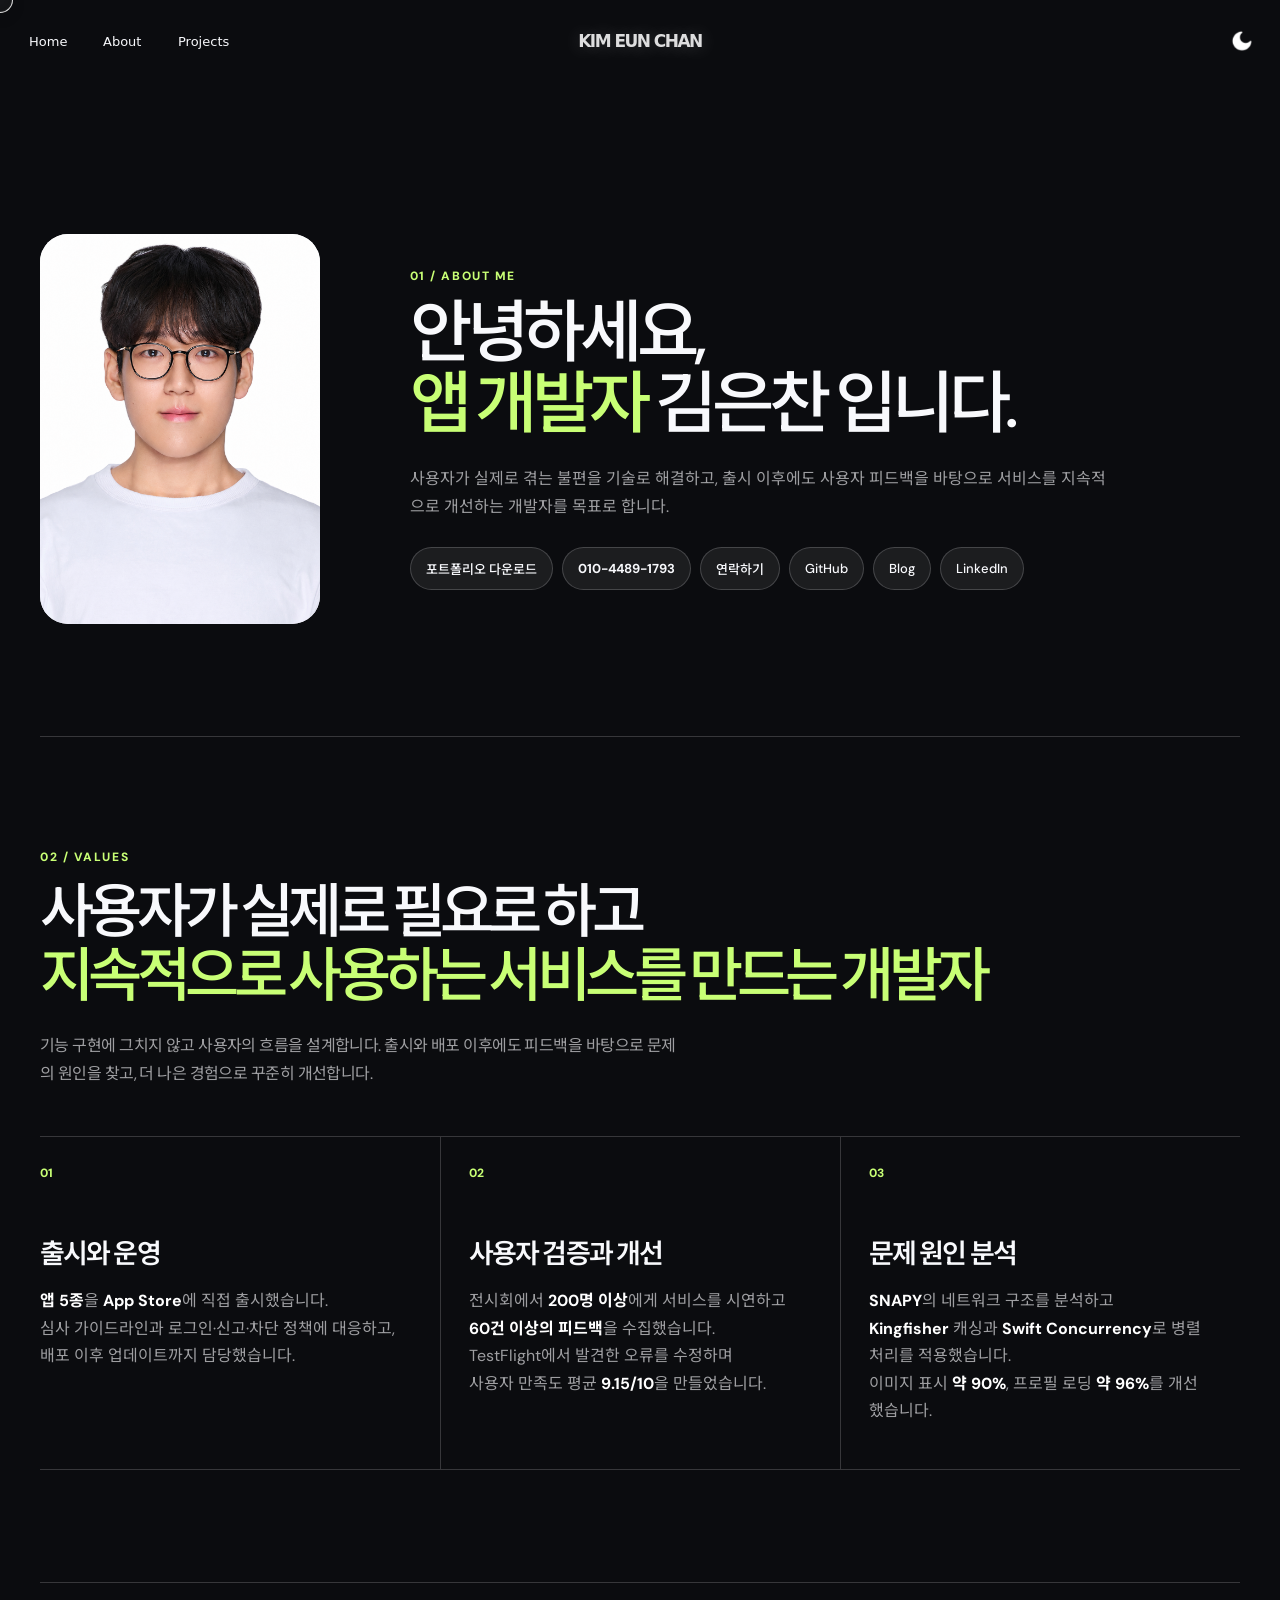
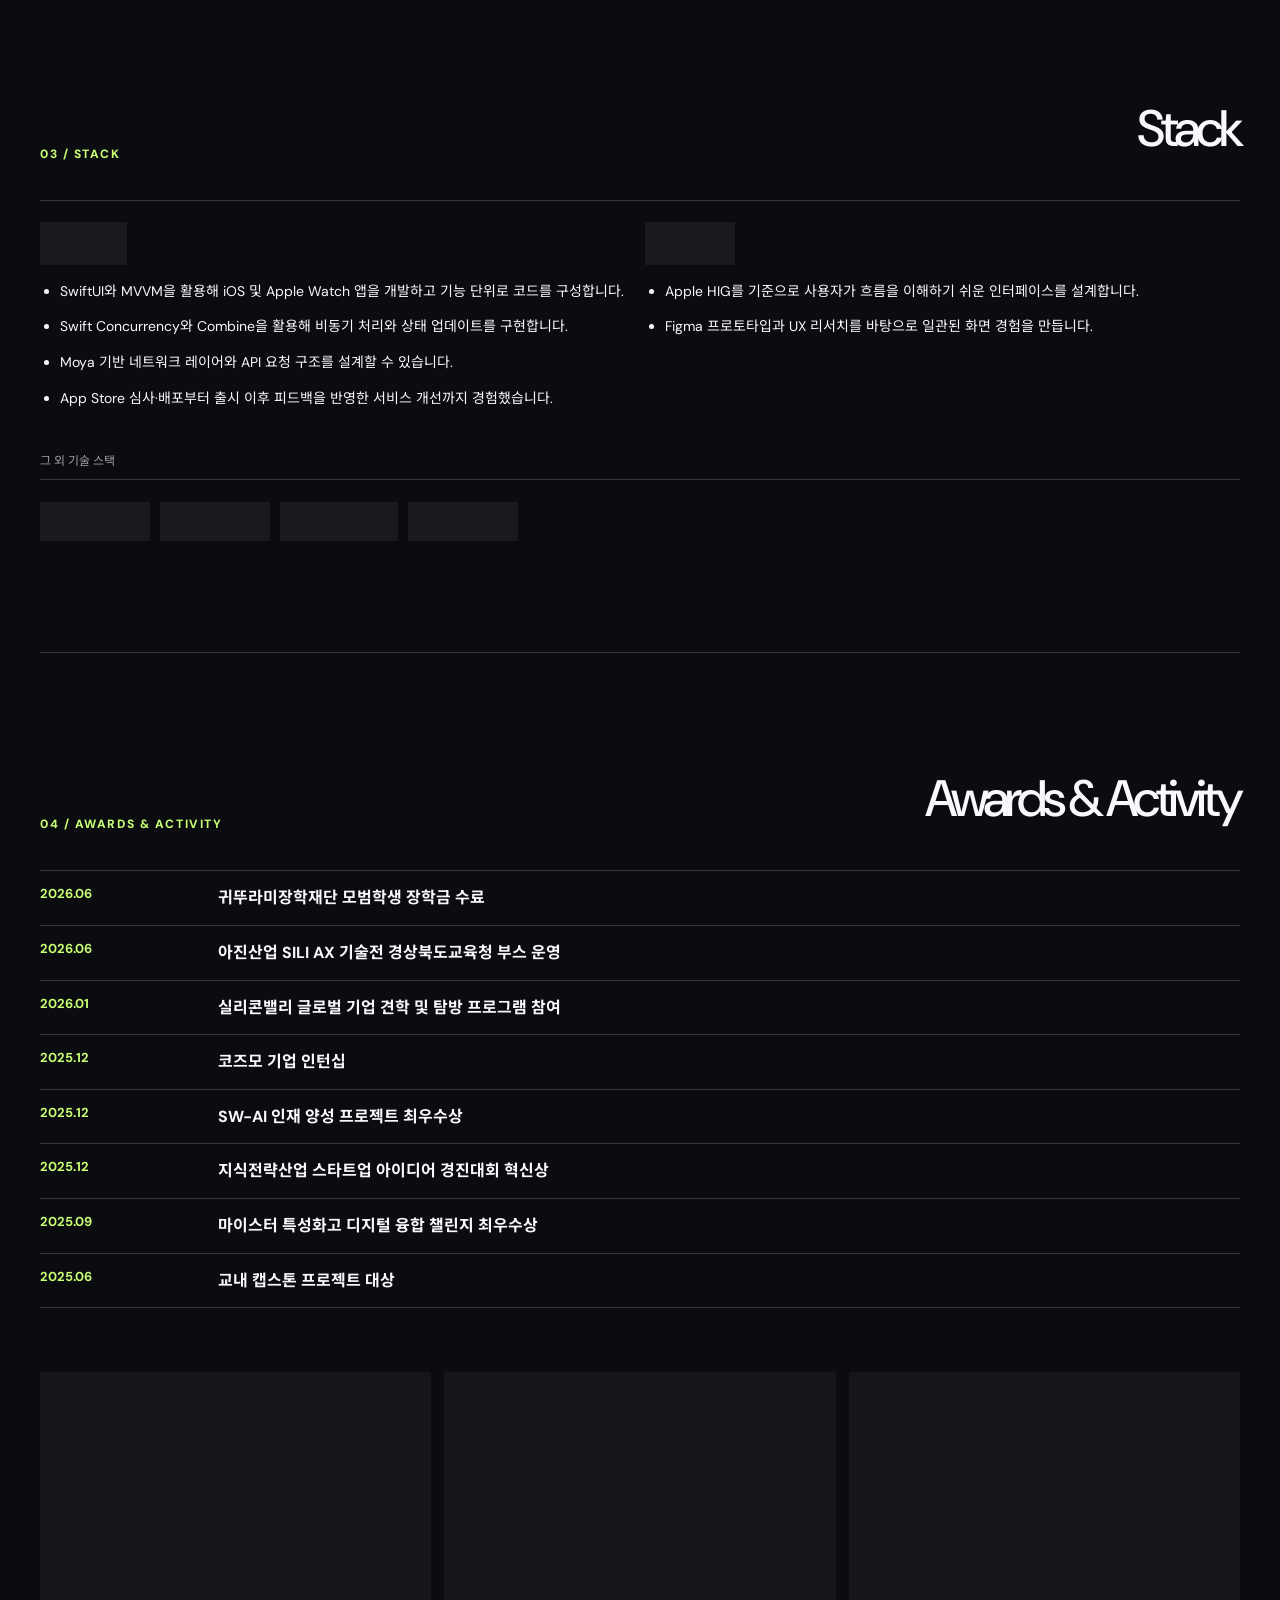
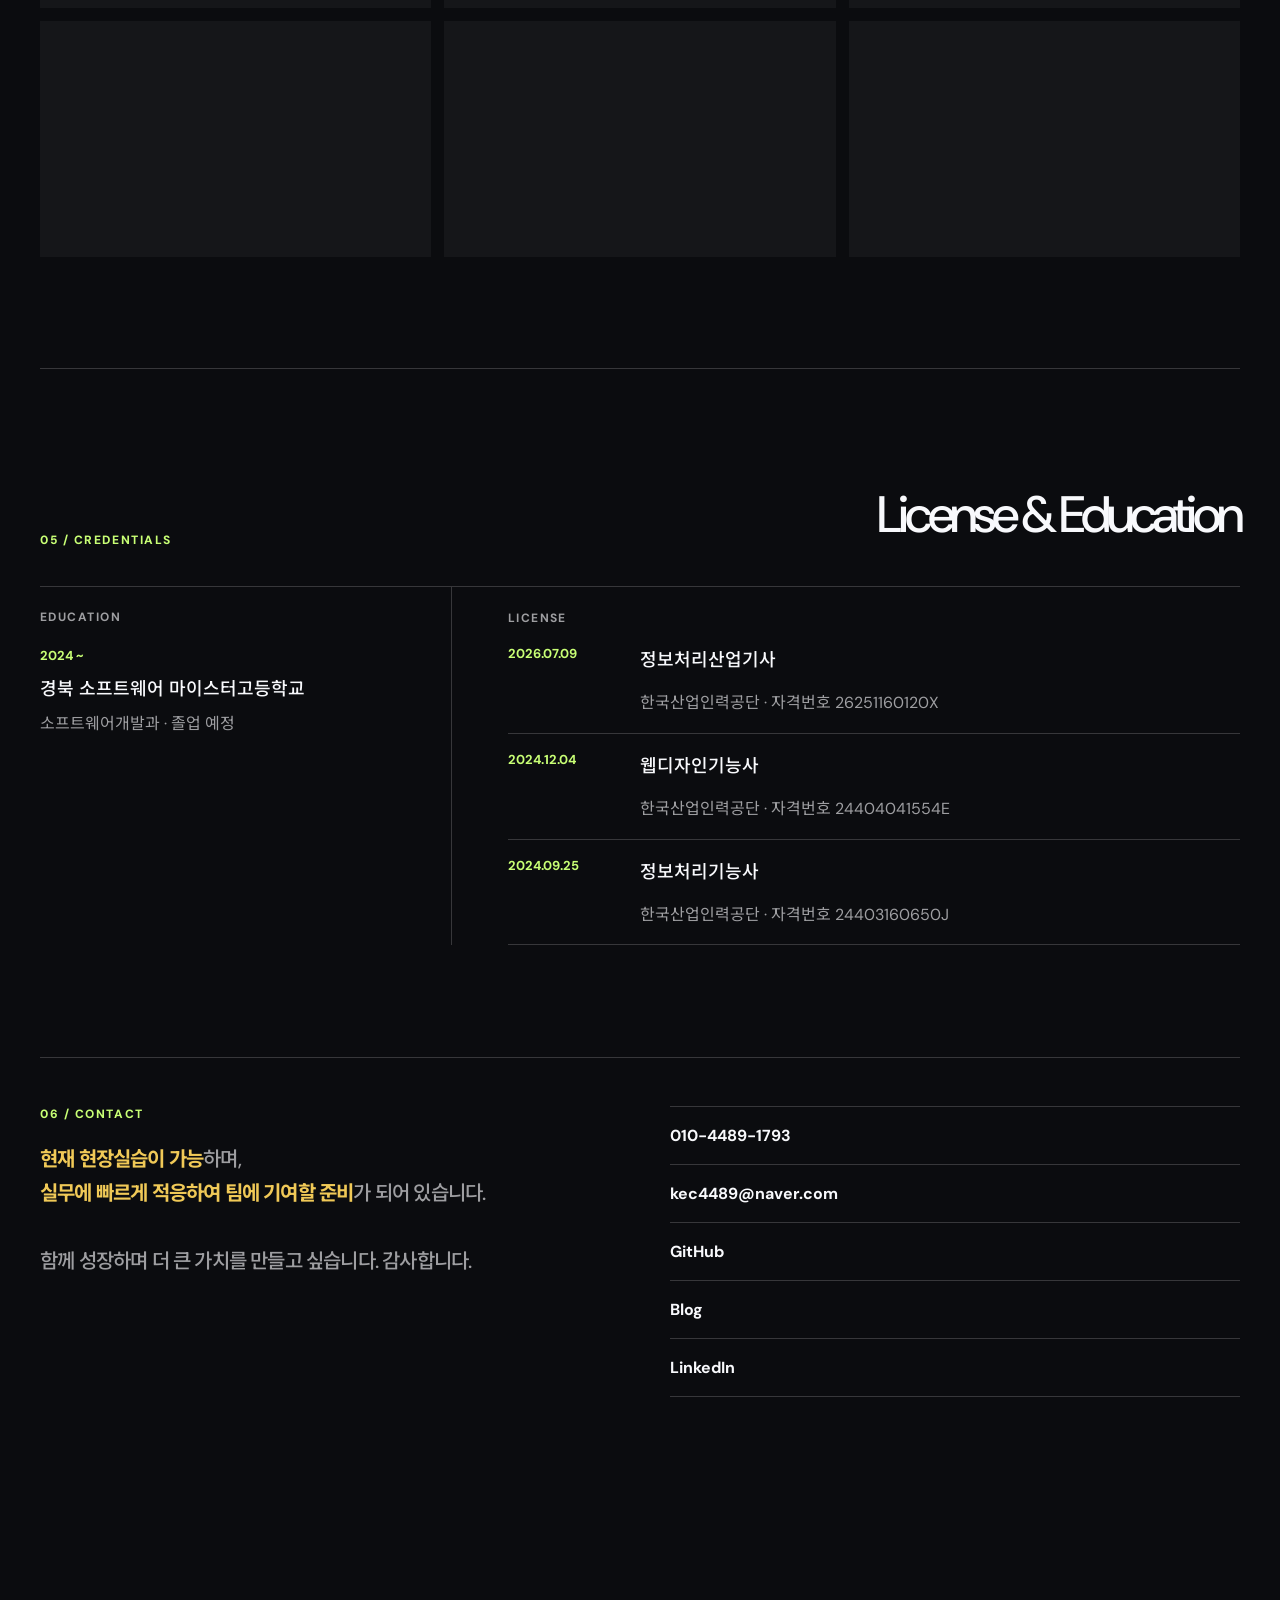
==== commit d84f47ca: "fix: preserve white theme icon on hover" ====
--- a/about/index.html
+++ b/about/index.html
@@ -10,7 +10,7 @@
     <link rel="stylesheet" href="../glass-interaction.css?v=4" />
     <link rel="stylesheet" href="./about-light.css" />
     <link rel="stylesheet" href="../header-consistency.css?v=8" />
-    <link rel="stylesheet" href="../responsive.css?v=25" />
+    <link rel="stylesheet" href="../responsive.css?v=27" />
     <script src="../page-transition.js?v=5" defer></script>
     <script src="../glass-pointer.js?v=4" defer></script>
   </head>
--- a/responsive.css
+++ b/responsive.css
@@ -285,6 +285,36 @@
     padding-left: 0 !important;
     padding-right: 0 !important;
   }
+}
+
+/* 다크모드 호버에서도 달 아이콘이 배경색에 가려지지 않도록 유지합니다. */
+body:not(.is-light-theme) .topbar-theme-toggle:hover,
+body:not(.is-light-theme) .project-theme-toggle:hover,
+body:not(.light) .theme:hover {
+  background-color: rgba(255, 255, 255, .10) !important;
+  background-image: url("./img/moon.png") !important;
+  background-position: center !important;
+  background-repeat: no-repeat !important;
+  background-size: 24px 24px !important;
+  filter: brightness(0) invert(1) !important;
+}
+
+@media (max-width: 900px) {
+  body:not(.is-light-theme) .topbar-theme-toggle:hover,
+  body:not(.is-light-theme) .project-theme-toggle:hover,
+  body:not(.light) .theme:hover {
+    background-size: 20px 20px !important;
+  }
+}
+
+/* moon.png는 원본이 흰색이므로 다크모드에서 반전 필터를 적용하지 않습니다. */
+body:not(.is-light-theme) .topbar-theme-toggle,
+body:not(.is-light-theme) .topbar-theme-toggle:hover,
+body:not(.is-light-theme) .project-theme-toggle,
+body:not(.is-light-theme) .project-theme-toggle:hover,
+body:not(.light) .theme,
+body:not(.light) .theme:hover {
+  filter: none !important;
 }
 
 /* 홈 헤더를 기준으로 태블릿·큰 모바일 폭의 공통 헤더 값을 통일합니다. */
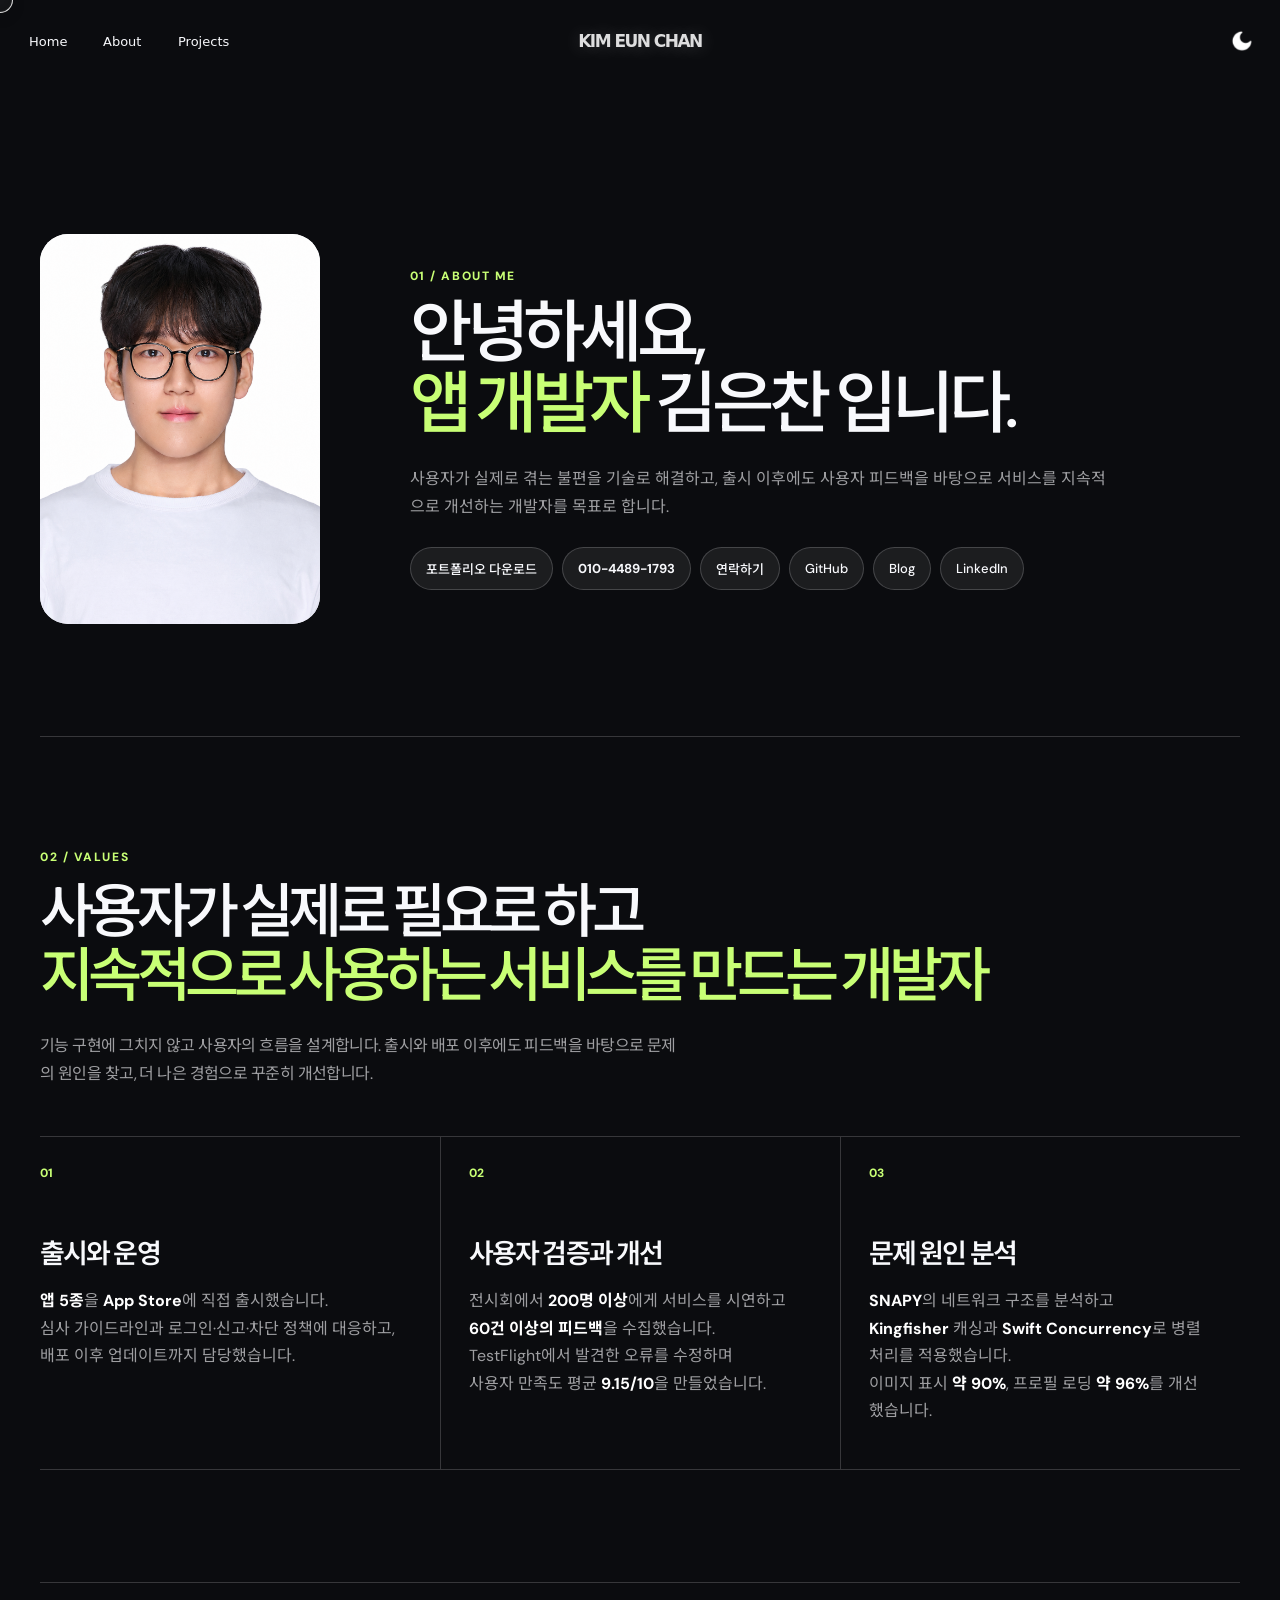
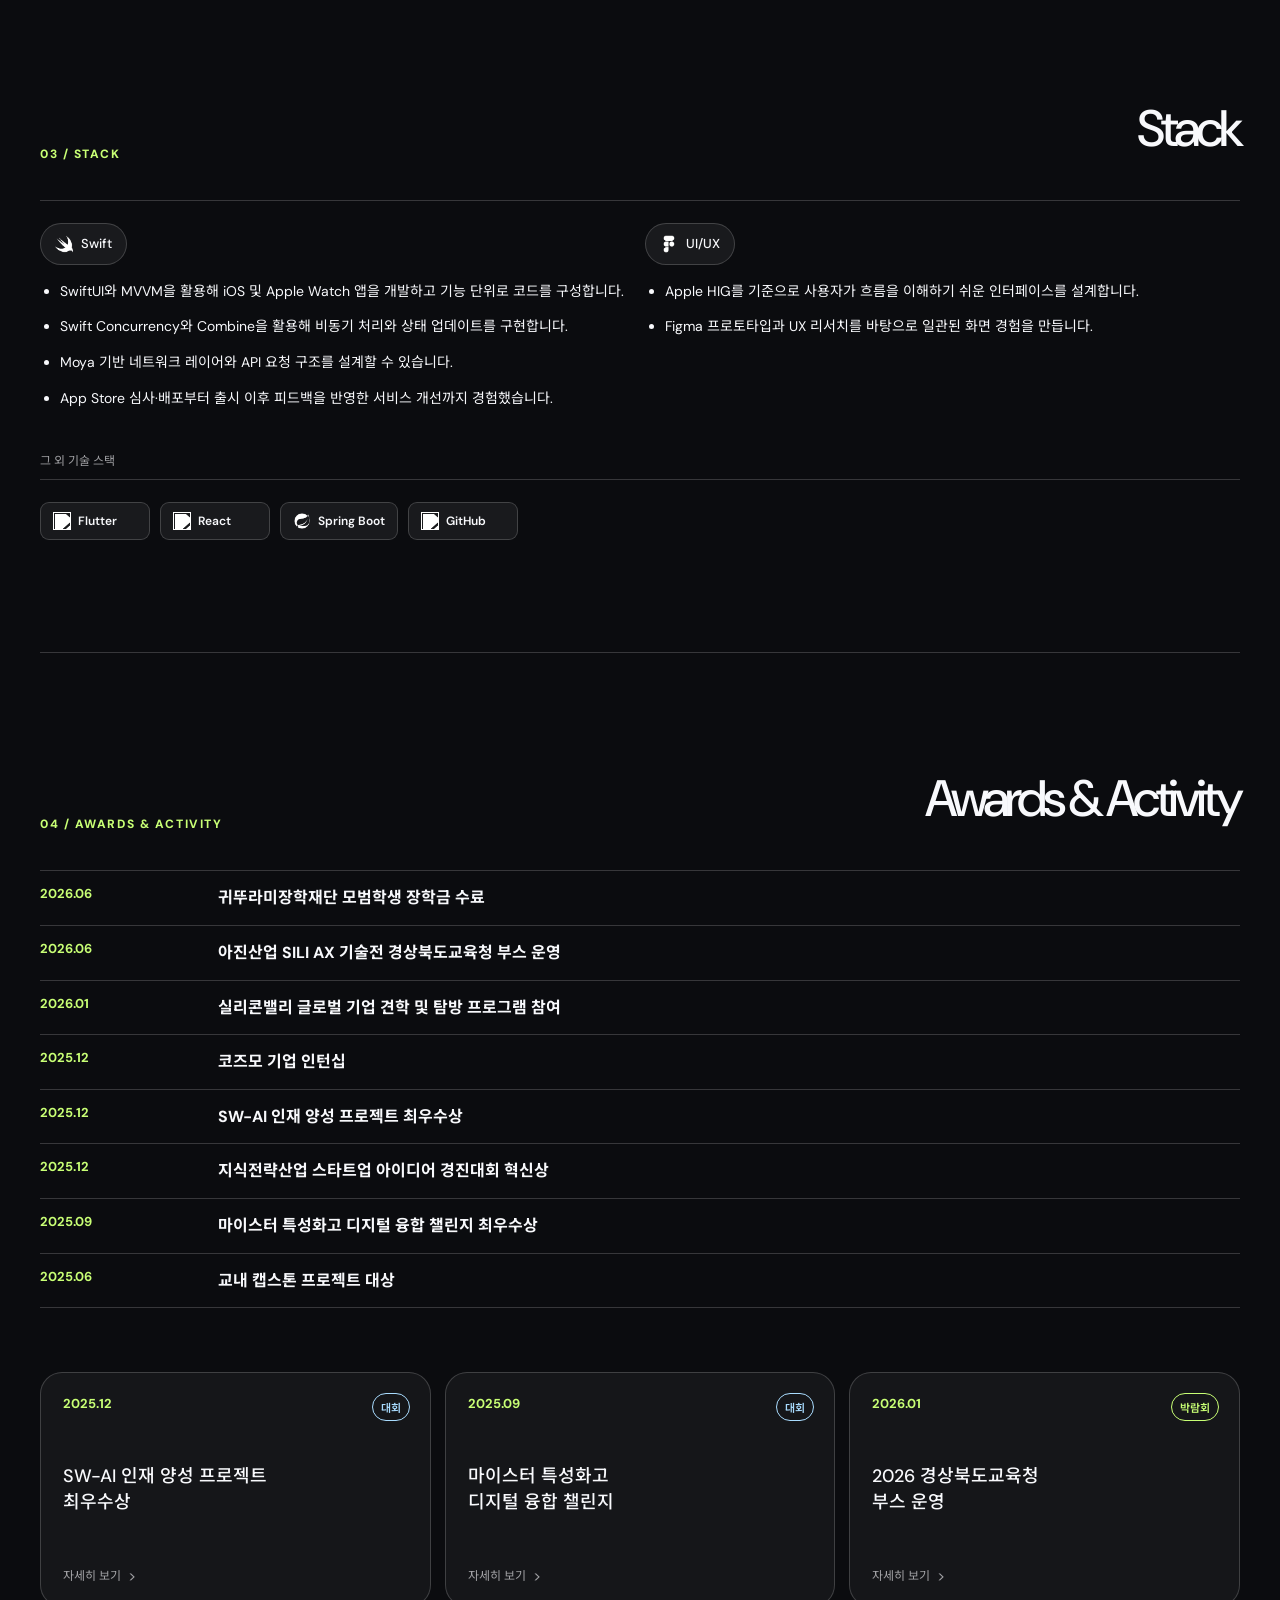
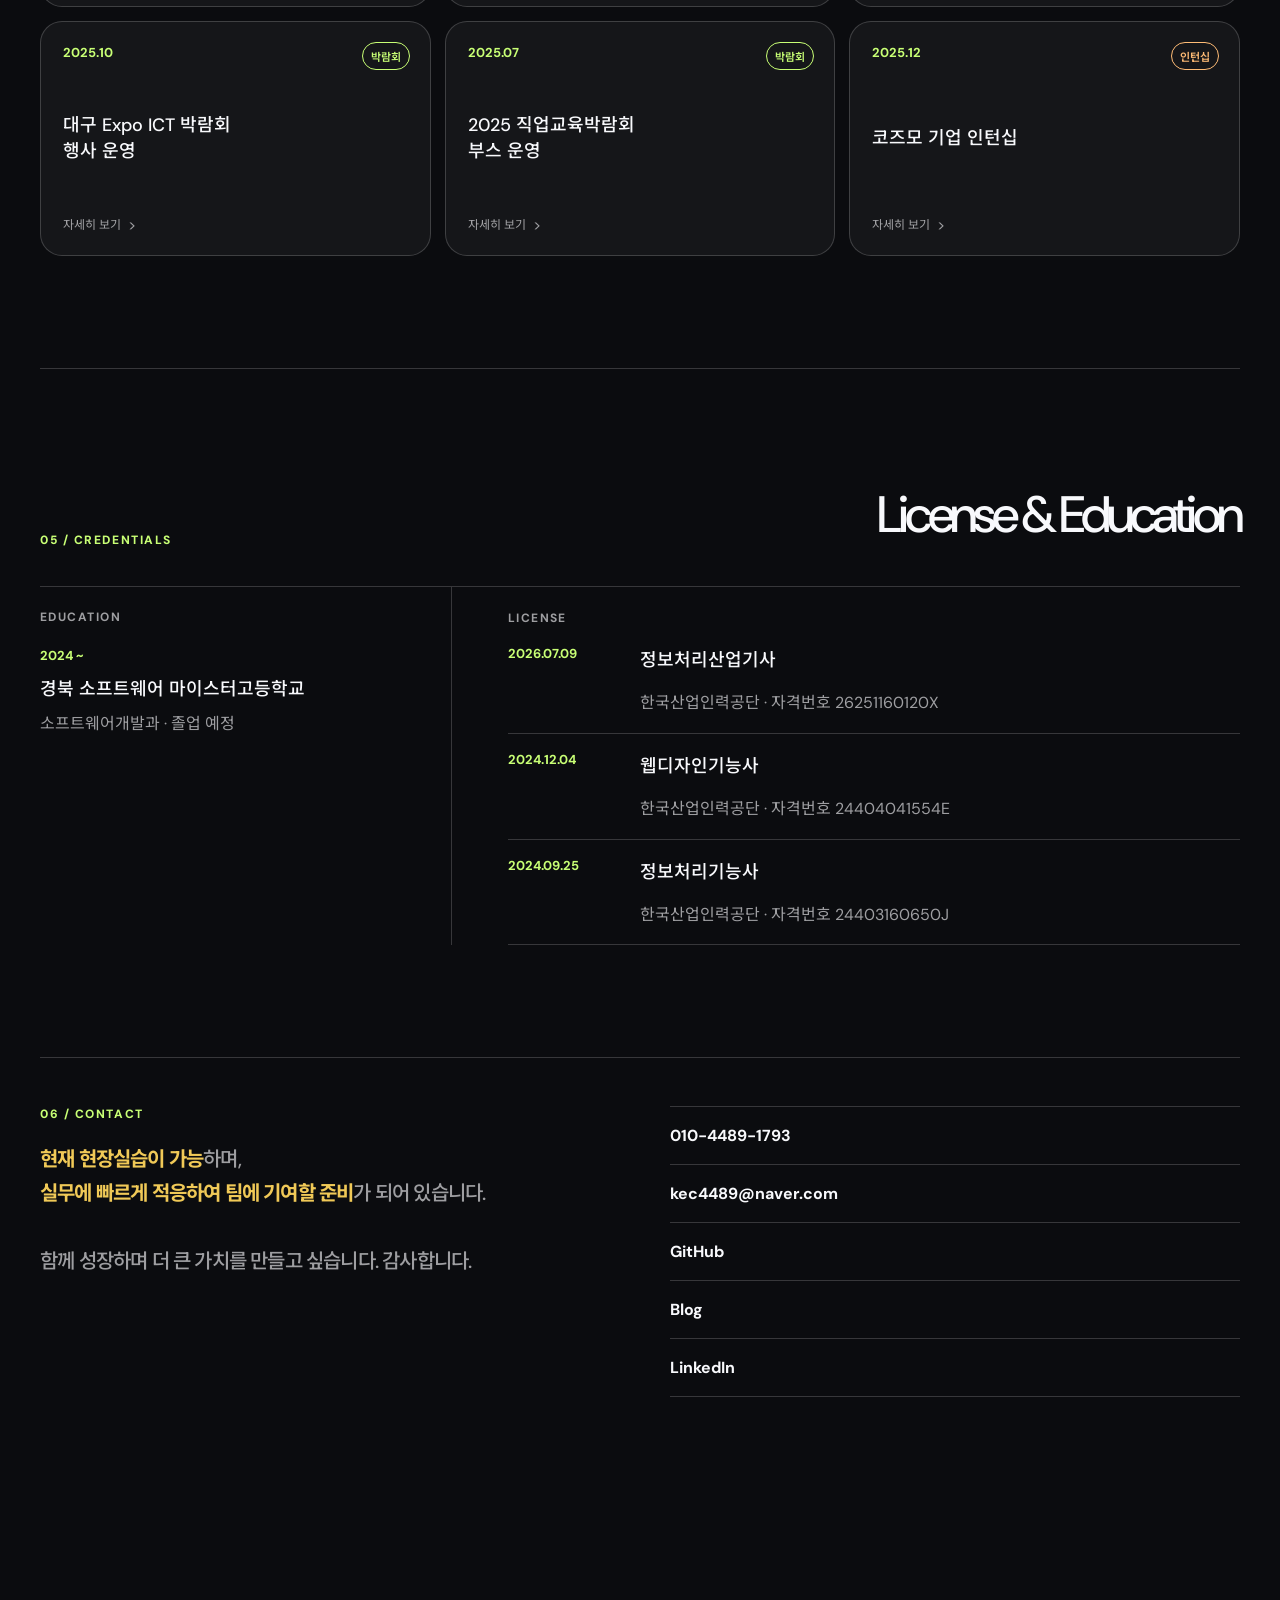
==== commit 4c71f7f7: "fix: match home hover icon with project" ====
--- a/about/index.html
+++ b/about/index.html
@@ -10,7 +10,7 @@
     <link rel="stylesheet" href="../glass-interaction.css?v=4" />
     <link rel="stylesheet" href="./about-light.css" />
     <link rel="stylesheet" href="../header-consistency.css?v=8" />
-    <link rel="stylesheet" href="../responsive.css?v=27" />
+    <link rel="stylesheet" href="../responsive.css?v=28" />
     <script src="../page-transition.js?v=5" defer></script>
     <script src="../glass-pointer.js?v=4" defer></script>
   </head>
--- a/responsive.css
+++ b/responsive.css
@@ -284,6 +284,26 @@
     gap: 1px !important;
     padding-left: 0 !important;
     padding-right: 0 !important;
+  }
+}
+
+/* 최종 다크모드 아이콘 규칙: 홈도 프로젝트와 동일하게 원본 흰색 달을 유지합니다. */
+body:not(.is-light-theme) .topbar .topbar-theme-toggle,
+body:not(.is-light-theme) .topbar .topbar-theme-toggle:hover,
+body:not(.is-light-theme) .topbar .topbar-theme-toggle.is-current:hover {
+  background-color: transparent !important;
+  background-image: url("./img/moon.png") !important;
+  background-position: center !important;
+  background-repeat: no-repeat !important;
+  background-size: 24px 24px !important;
+  filter: none !important;
+}
+
+@media (max-width: 900px) {
+  body:not(.is-light-theme) .topbar .topbar-theme-toggle,
+  body:not(.is-light-theme) .topbar .topbar-theme-toggle:hover,
+  body:not(.is-light-theme) .topbar .topbar-theme-toggle.is-current:hover {
+    background-size: 20px 20px !important;
   }
 }
 
